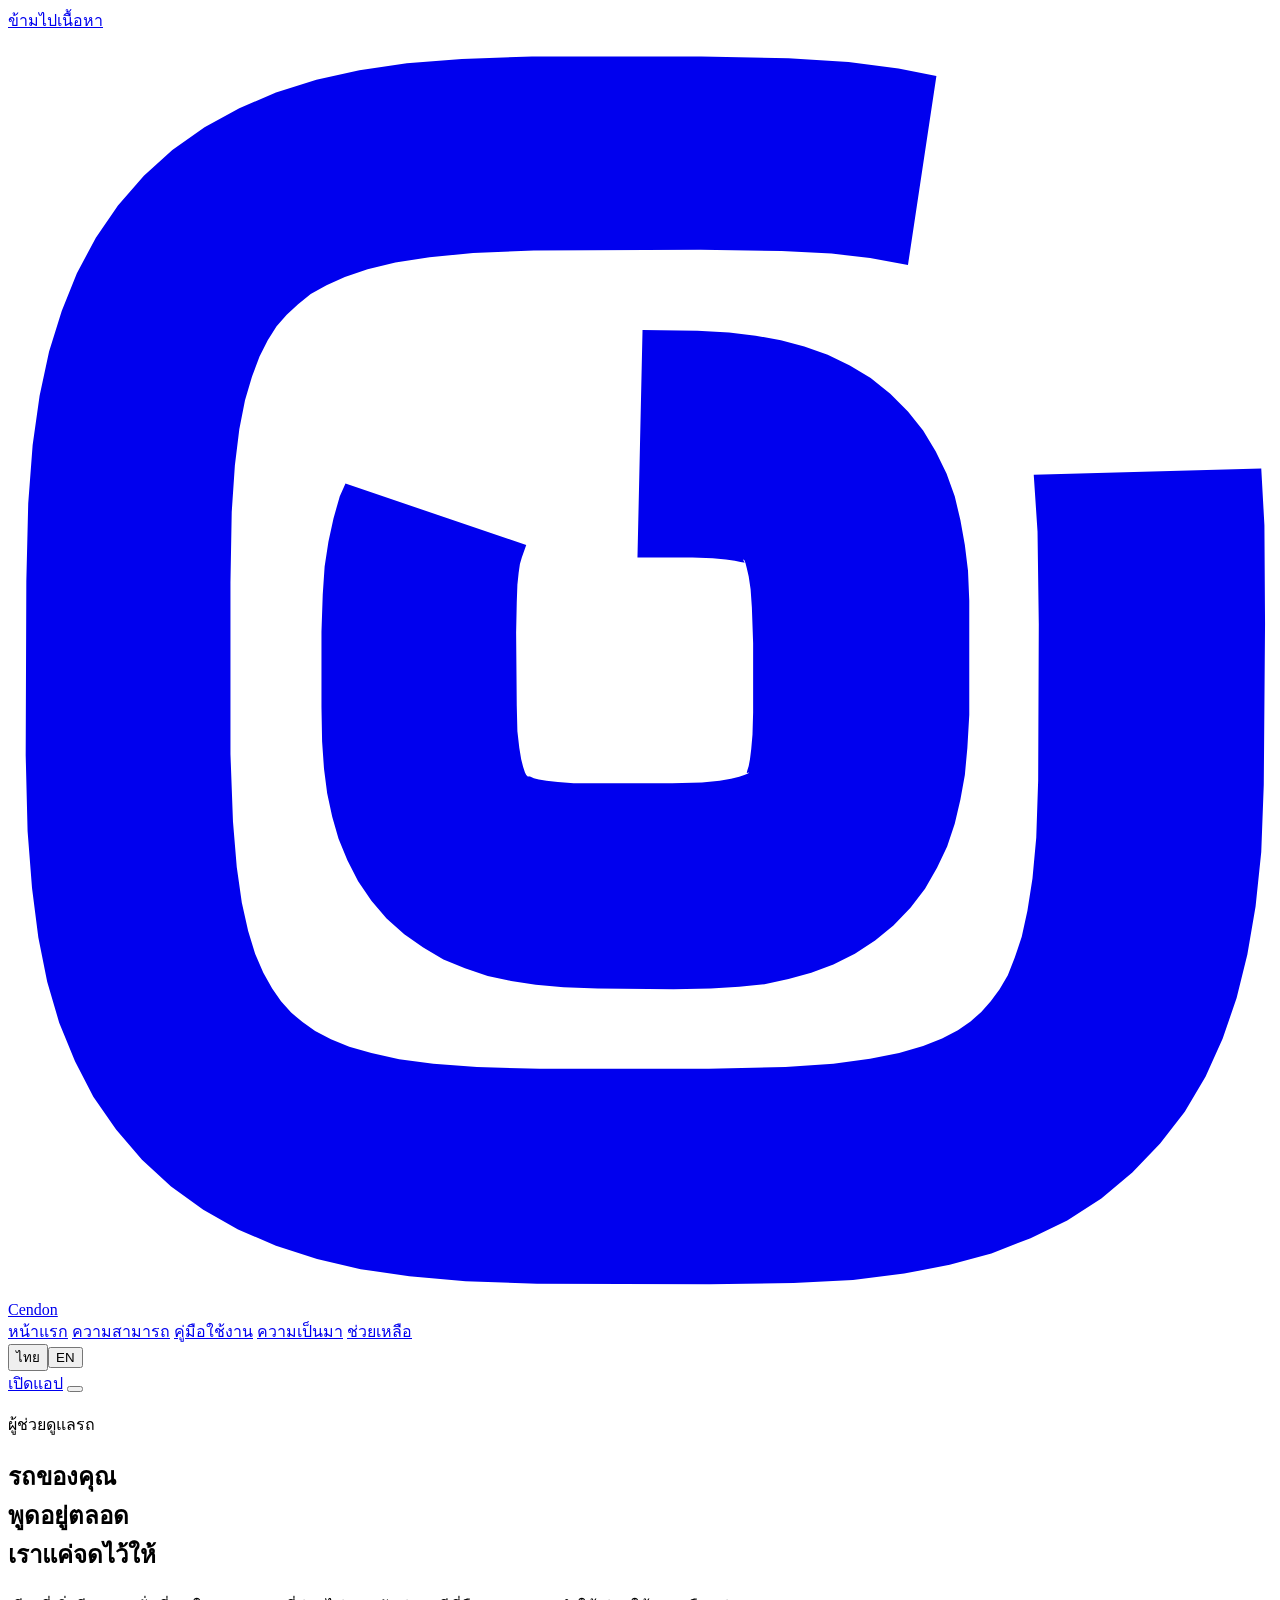
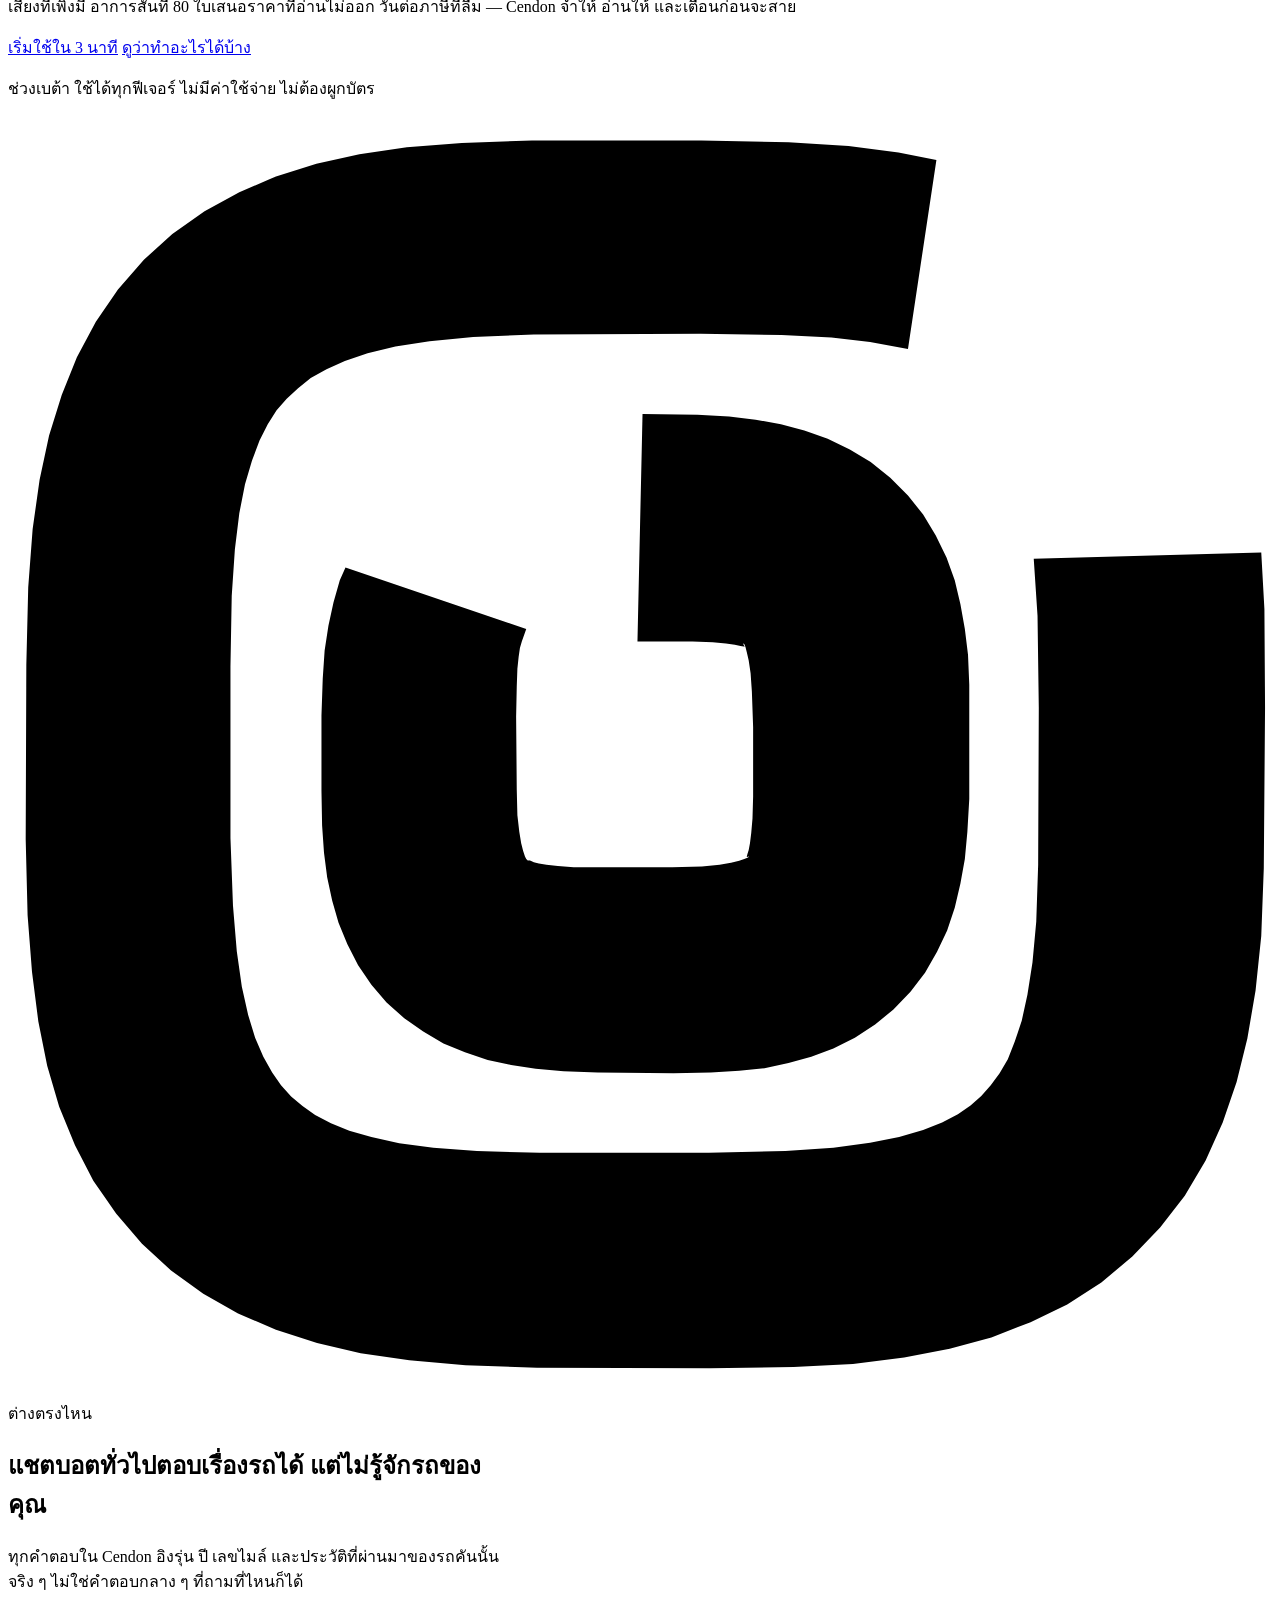
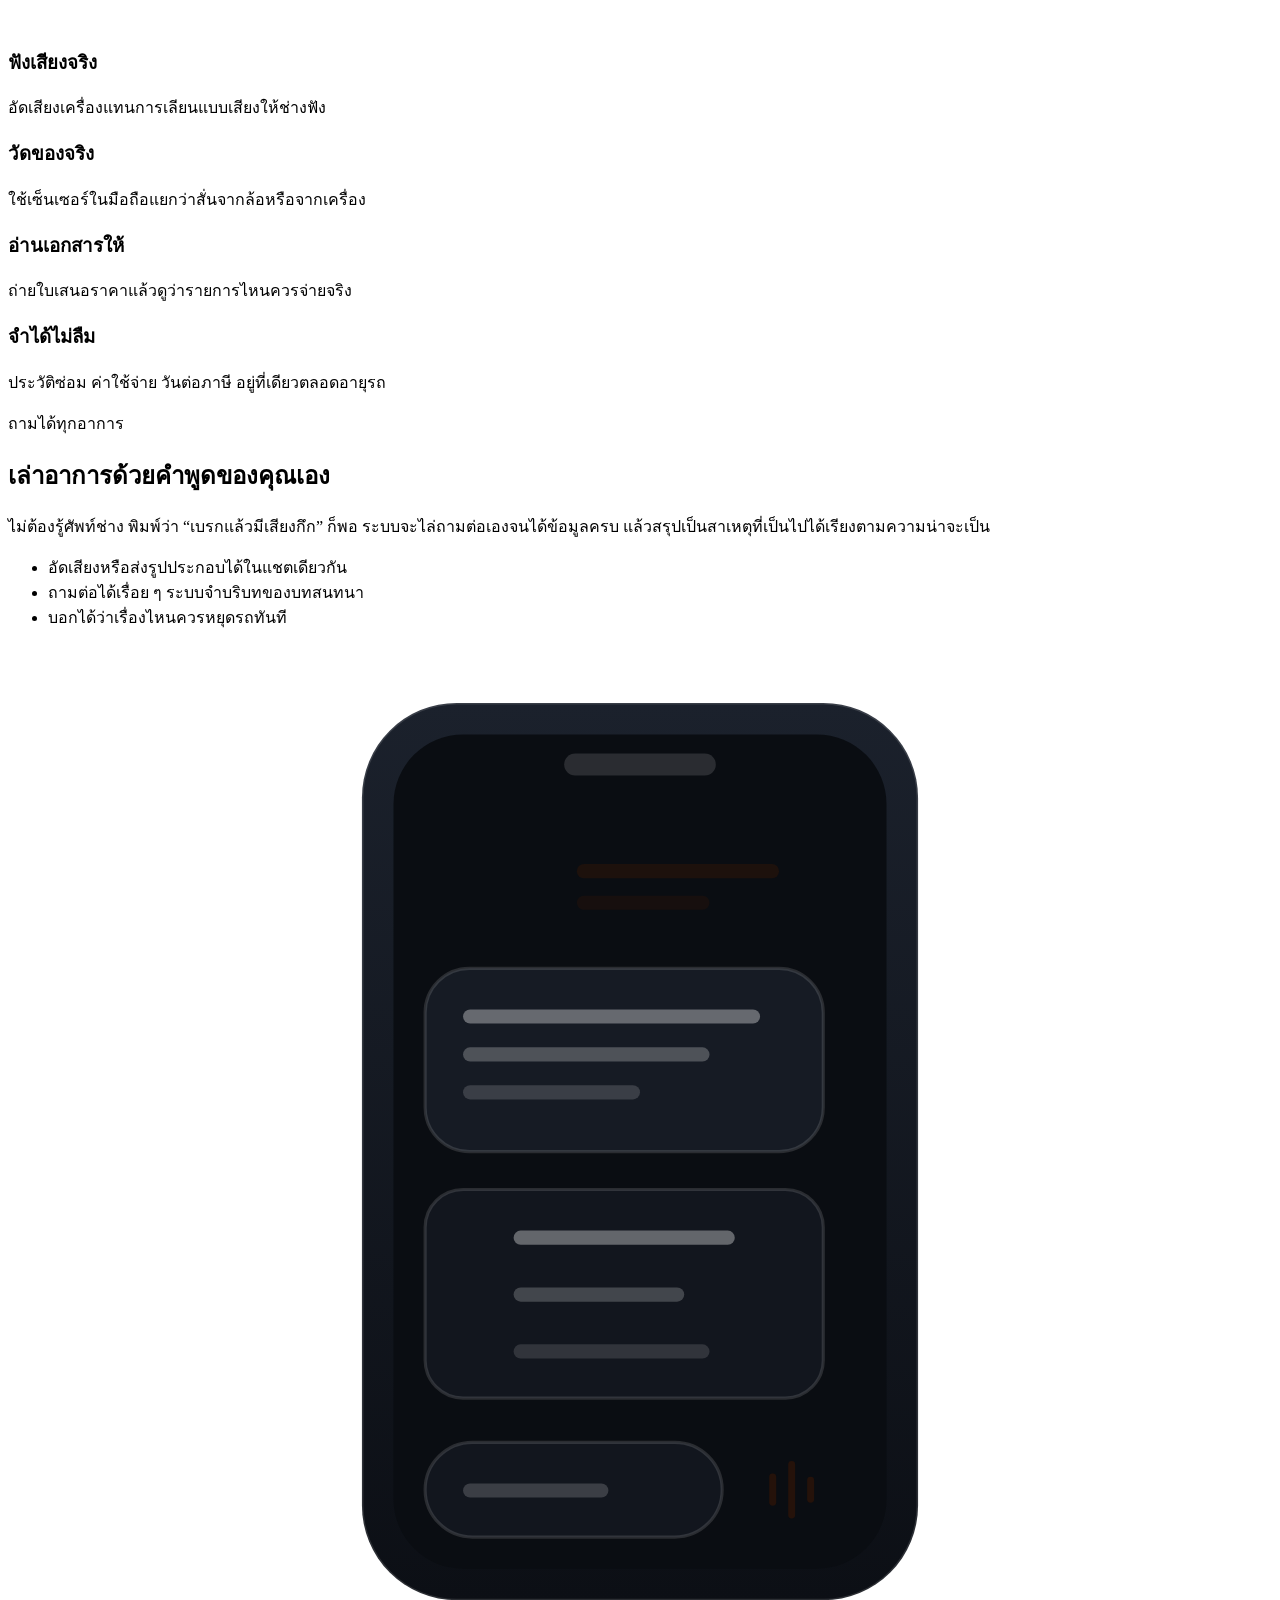
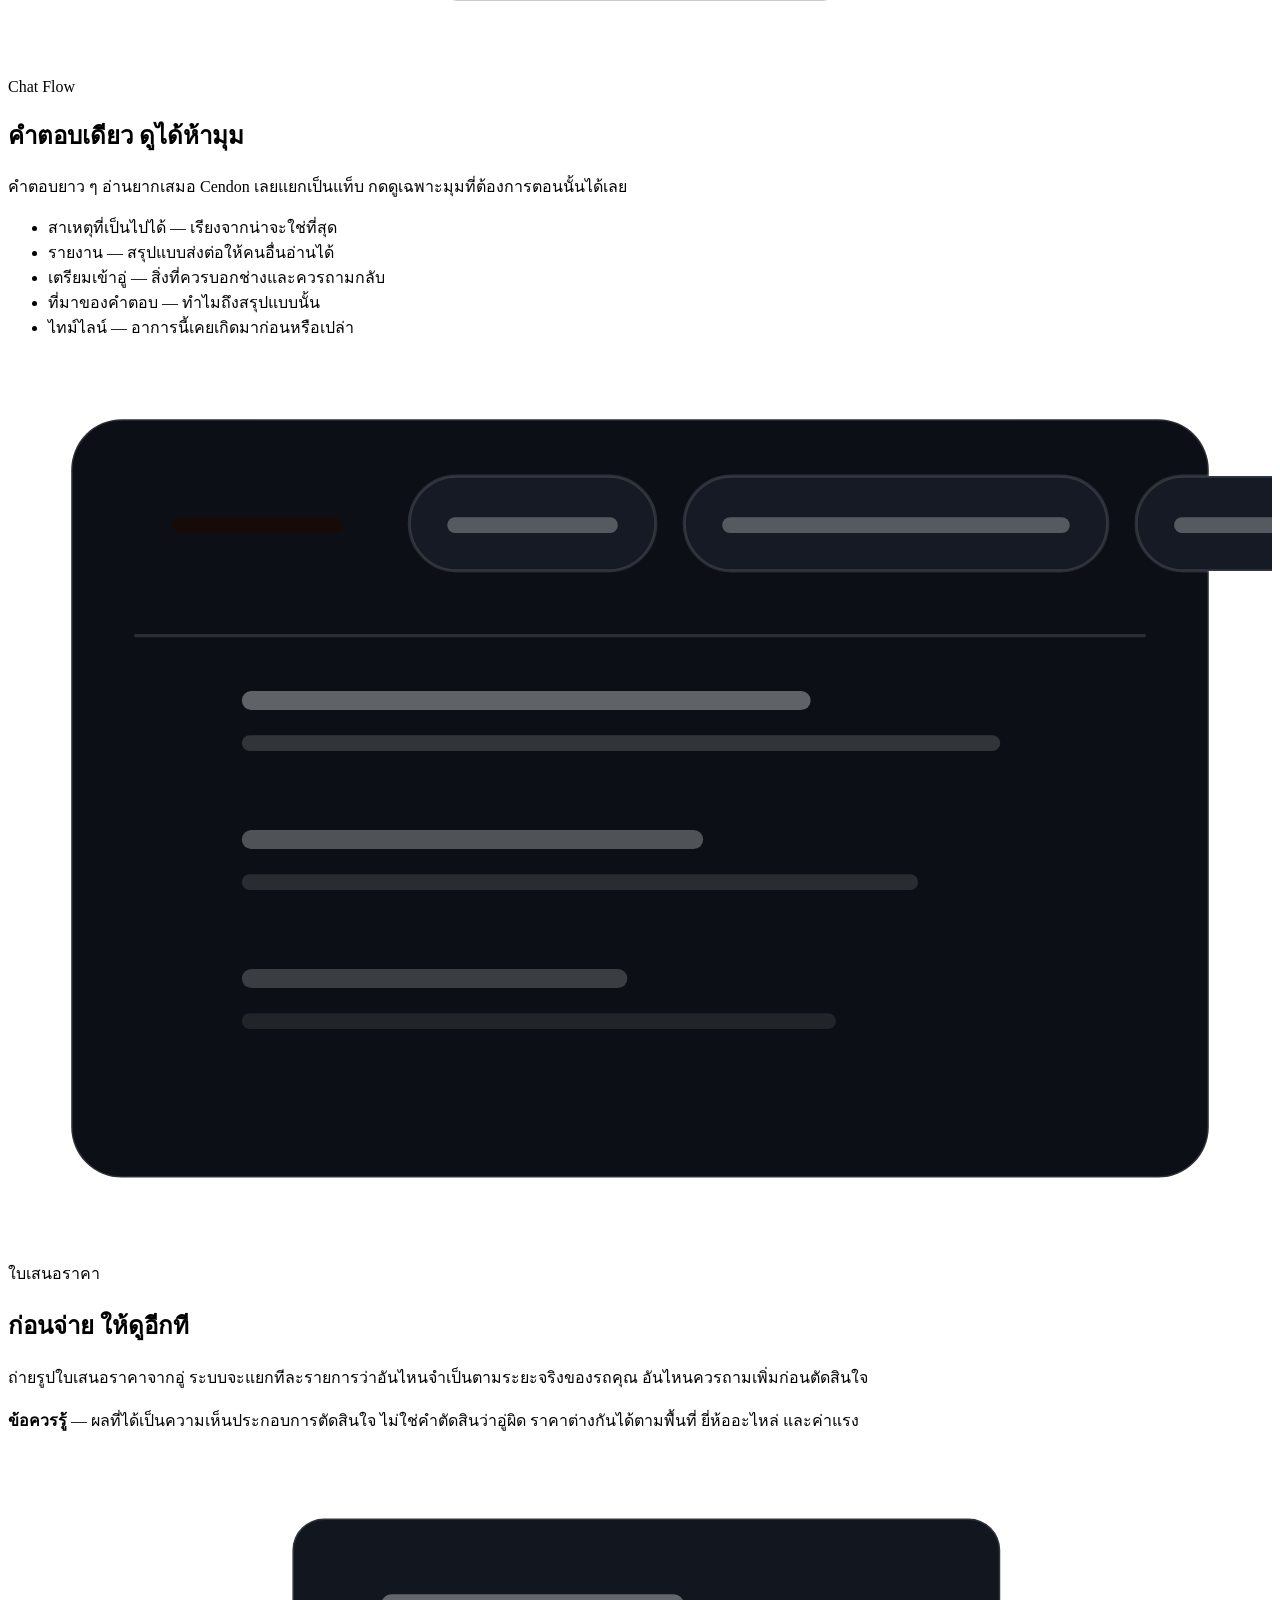
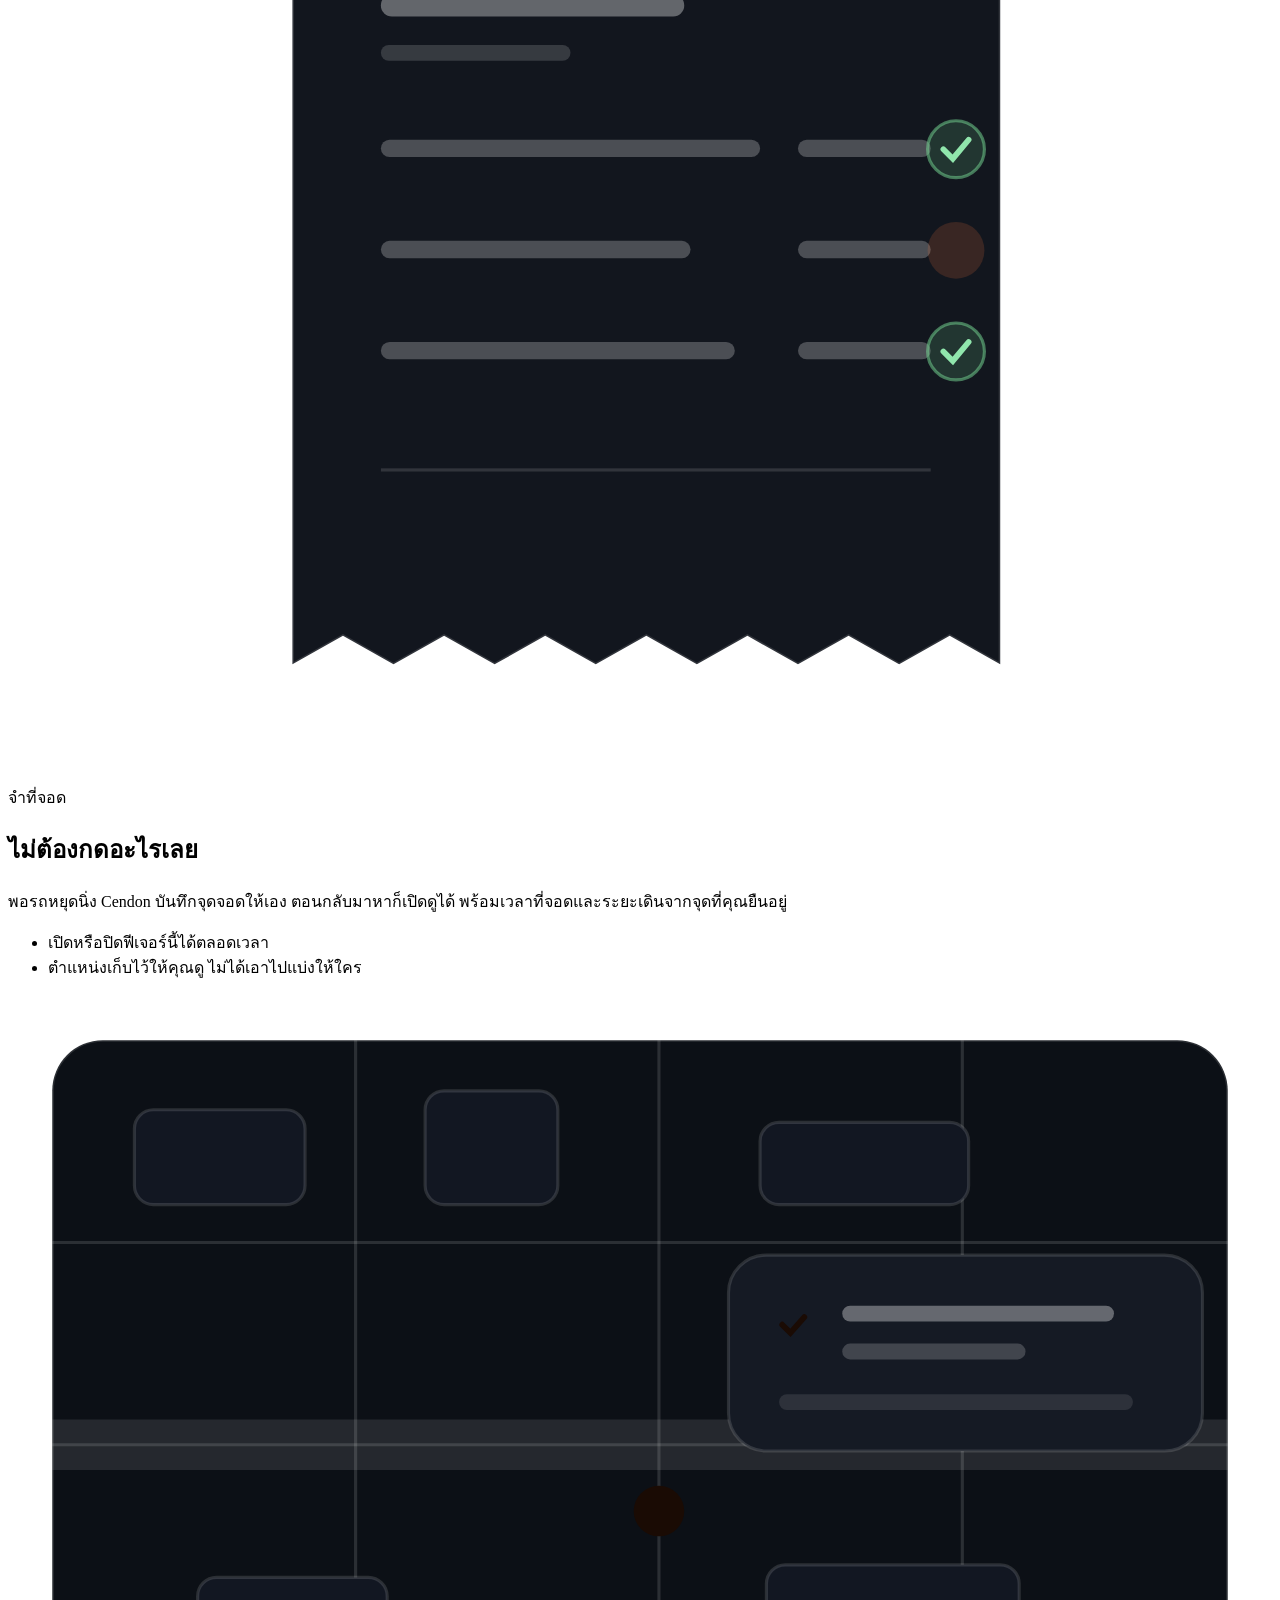
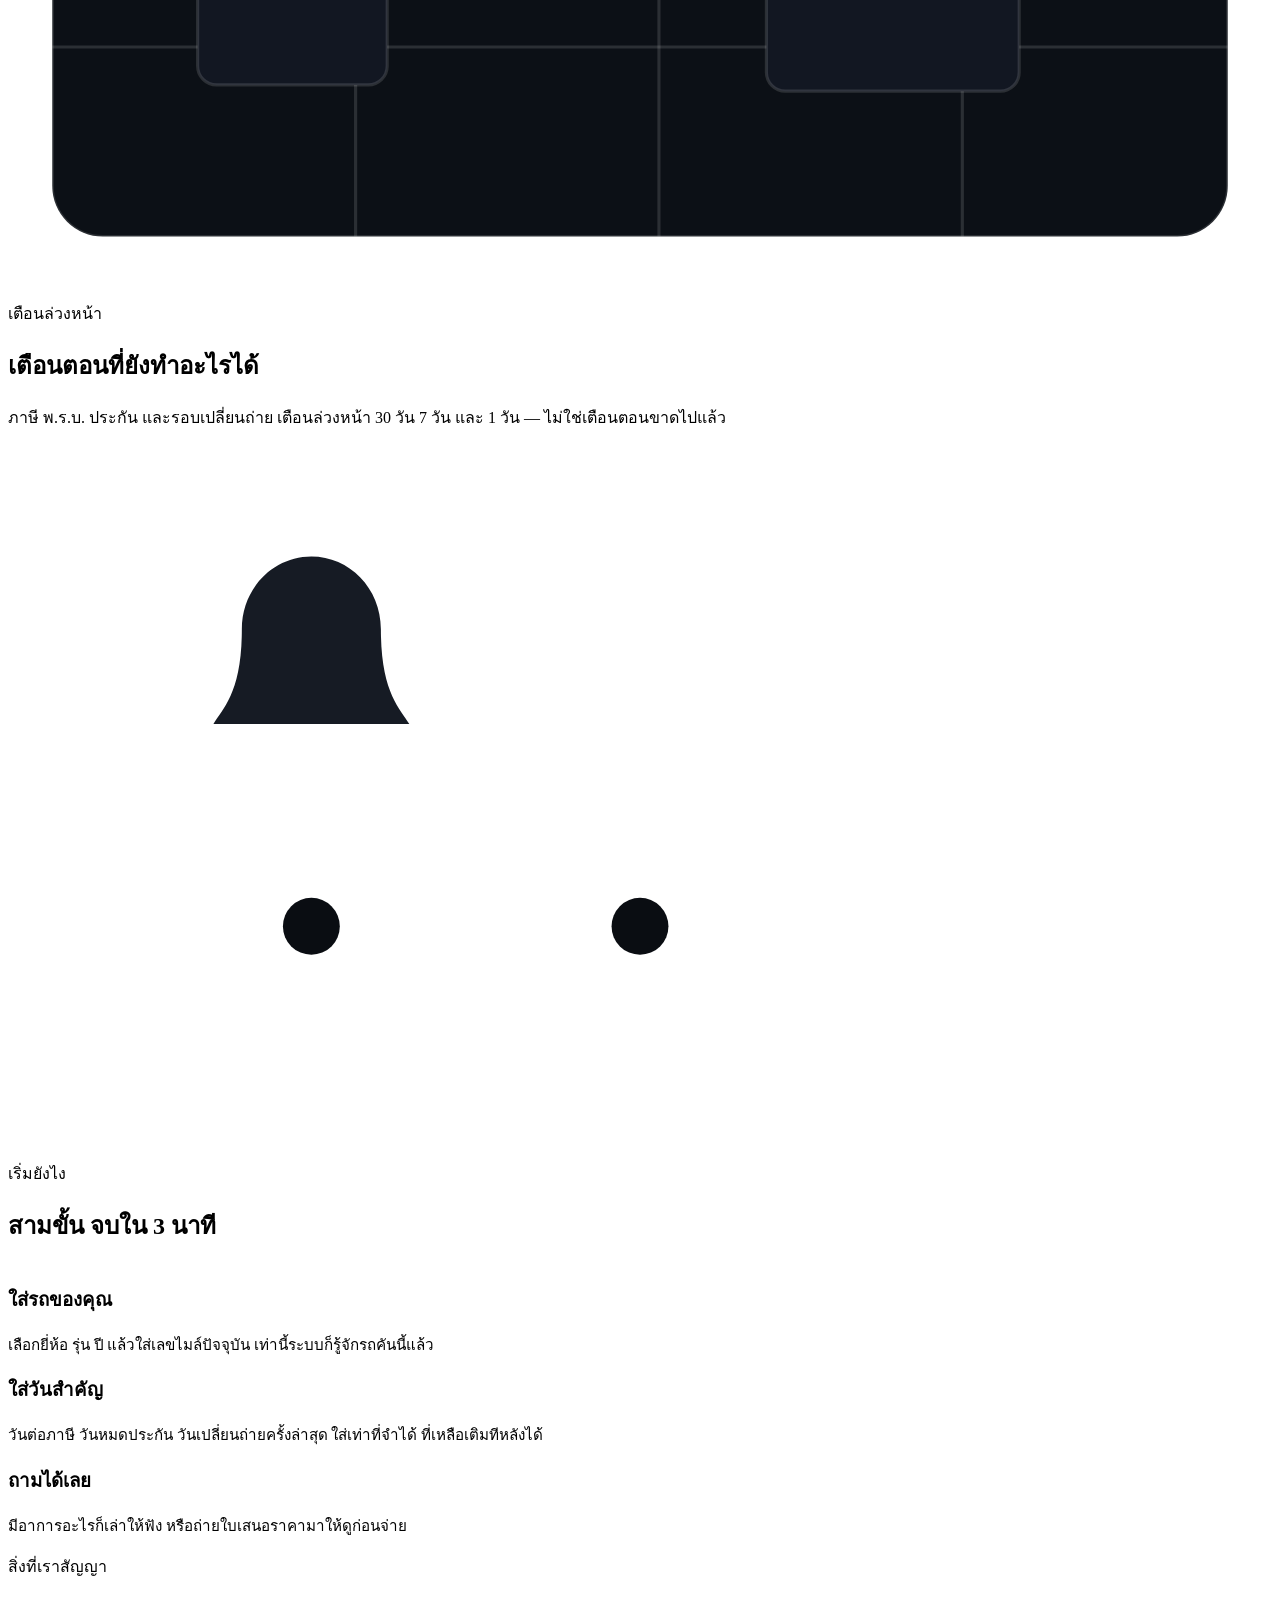
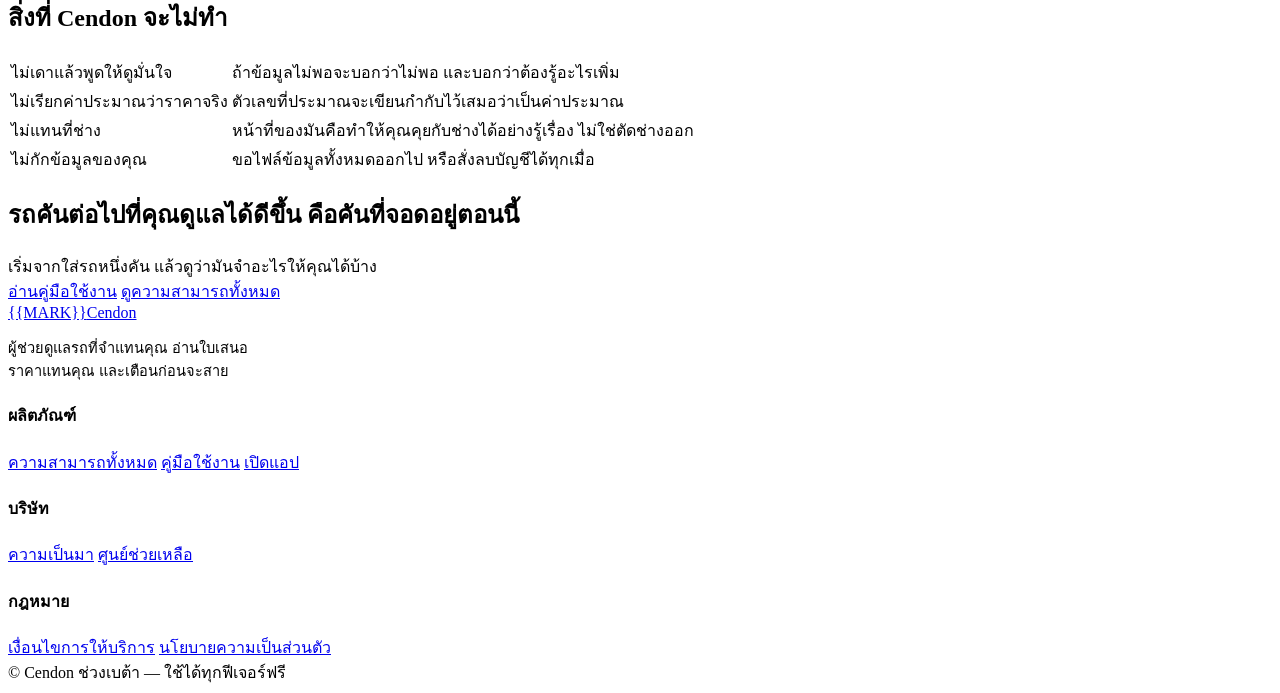
==== index.html @ 4c831edb "Add files via upload" ====
<!doctype html>
<html lang="th">
<head>
<meta charset="utf-8">
<meta name="viewport" content="width=device-width,initial-scale=1,viewport-fit=cover">
<title>Cendon — ผู้ช่วยดูแลรถที่จำแทนคุณ</title>
<meta name="description" content="Cendon คือผู้ช่วย AI ดูแลรถที่จำประวัติ อ่านใบเสนอราคา ฟังเสียงเครื่อง และเตือนก่อนภาษีขาด">
<meta name="theme-color" content="#07080B">
<meta property="og:title" content="Cendon — ผู้ช่วยดูแลรถที่จำแทนคุณ">
<meta property="og:description" content="Cendon คือผู้ช่วย AI ดูแลรถที่จำประวัติ อ่านใบเสนอราคา ฟังเสียงเครื่อง และเตือนก่อนภาษีขาด">
<meta property="og:type" content="website">
<link rel="icon" href="assets/phasmion-tiny.svg" type="image/svg+xml">
<link rel="preload" href="fonts/Spire09-Medium.woff2" as="font" type="font/woff2" crossorigin>
<link rel="preconnect" href="https://fonts.gstatic.com" crossorigin>
<link rel="stylesheet" href="assets/site.css">
<!-- ฟอนต์ไทยโหลดแบบไม่บล็อกการวาดหน้า ถ้าโหลดไม่ได้ก็ตกไปใช้ฟอนต์ระบบ -->
<link rel="stylesheet" media="print" onload="this.media='all'"
  href="https://fonts.googleapis.com/css2?family=Noto+Sans+Thai:wght@300;400;500;600;700&display=swap">
<noscript><link rel="stylesheet"
  href="https://fonts.googleapis.com/css2?family=Noto+Sans+Thai:wght@300;400;500;600;700&display=swap"></noscript>
<noscript><style>
  /* ถ้าสคริปต์ไม่ทำงาน เนื้อหาต้องยังอ่านได้ครบ ห้ามหายไปทั้งหน้า */
  .rv{opacity:1!important;transform:none!important}
  .pop{opacity:1!important;transform:none!important}
  .dash{stroke-dashoffset:0!important}
  .grow{transform:none!important}
</style></noscript>
</head>
<body>
<a class="skip" href="#main" data-th="ข้ามไปเนื้อหา" data-en="Skip to content">ข้ามไปเนื้อหา</a>
<header class="nav">
  <div class="nav-in">
    <a class="brand" href="index.html" aria-current="page" aria-label="Cendon">
      <svg class="mk" viewBox="0 0 200 200" fill="currentColor" aria-hidden="true"><path d="M99.6 83.0 108.3 83.0 111.5 83.1 113.6 83.3 115.0 83.5 115.9 83.7 116.4 83.8 116.6 83.8 116.6 83.8 116.5 83.7 116.4 83.5 116.3 83.3 116.3 83.3 116.5 83.4 116.7 83.9 116.9 84.7 117.2 86.0 117.5 88.0 117.7 90.9 117.9 96.5 117.9 107.5 117.8 111.0 117.6 113.3 117.4 114.9 117.2 116.0 117.0 116.6 116.9 117.0 116.9 117.1 117.0 117.1 117.1 117.0 117.2 117.0 117.2 117.1 117.0 117.2 116.5 117.4 115.7 117.7 114.4 118.0 112.6 118.3 109.8 118.6 105.1 118.7 93.6 118.7 89.5 118.7 87.0 118.5 85.2 118.3 84.0 118.1 83.2 117.9 82.7 117.7 82.4 117.6 82.4 117.6 82.3 117.7 82.3 117.7 82.2 117.6 82.0 117.4 81.8 117.0 81.5 116.1 81.2 114.9 80.9 113.1 80.6 110.5 80.5 106.4 80.4 94.9 80.5 90.1 80.6 87.3 80.8 85.4 81.0 84.0 81.3 83.0 82.0 81.0 L53.4 71.3 52.5 73.3 51.5 76.8 50.7 80.5 50.1 84.4 49.8 88.9 49.6 94.7 49.6 106.7 49.7 112.1 50.0 116.4 50.5 120.3 51.3 124.0 52.3 127.5 53.7 130.9 55.4 134.2 57.5 137.3 59.9 140.1 62.7 142.6 65.7 144.7 68.9 146.6 72.3 148.0 75.9 149.2 79.6 150.0 83.5 150.6 87.9 151.0 93.3 151.2 105.3 151.3 111.2 151.2 115.7 150.9 119.7 150.5 123.5 149.7 127.1 148.7 130.6 147.4 134.0 145.7 137.2 143.6 140.1 141.2 142.8 138.4 145.1 135.4 147.0 132.1 148.6 128.7 149.8 125.1 150.7 121.3 151.4 117.4 151.8 113.1 152.1 107.9 152.1 96.4 152.1 89.8 151.9 85.1 151.4 81.0 150.7 77.1 149.8 73.3 148.5 69.7 146.8 66.2 144.8 62.9 142.4 59.9 139.6 57.1 136.5 54.6 133.2 52.6 129.7 50.9 126.0 49.6 122.3 48.6 118.3 47.9 114.1 47.4 109.1 47.1 100.4 47.0Z"/><path d="M162.3 69.9 162.9 78.9 163.1 93.5 163.0 118.3 162.7 127.3 162.1 133.8 161.3 138.9 160.4 143.0 159.3 146.3 158.2 149.1 156.9 151.3 155.5 153.2 154.0 154.9 152.3 156.4 150.3 157.8 147.8 159.1 144.8 160.3 141.0 161.4 136.4 162.3 130.6 163.1 123.0 163.6 110.9 163.9 84.1 163.9 74.2 163.6 67.3 163.1 61.9 162.4 57.5 161.4 54.0 160.4 51.1 159.2 48.6 157.9 46.6 156.5 44.8 155.0 43.2 153.2 41.8 151.2 40.4 148.7 39.1 145.7 38.0 142.1 37.0 137.6 36.2 132.0 35.6 124.8 35.2 114.1 35.2 86.9 35.4 75.8 35.9 68.4 36.6 62.7 37.5 58.1 38.6 54.4 39.8 51.2 41.1 48.6 42.5 46.4 44.1 44.6 45.9 42.9 47.9 41.3 50.4 39.9 53.3 38.6 56.9 37.4 61.3 36.3 66.7 35.5 73.6 34.8 83.2 34.4 109.6 34.3 122.4 34.5 130.3 34.9 136.4 35.6 142.4 36.7 L146.9 6.8 140.9 5.6 133.0 4.6 123.5 4.0 109.7 3.7 82.9 3.7 71.8 4.1 63.1 4.8 55.6 5.9 48.8 7.4 42.4 9.4 36.6 11.9 31.1 14.9 26.0 18.5 21.5 22.6 17.4 27.3 13.9 32.4 10.9 38.0 8.5 44.0 6.5 50.4 5.0 57.4 3.9 65.2 3.2 74.4 2.9 86.7 2.8 114.3 3.1 126.3 3.8 135.3 4.8 143.1 6.2 150.1 8.1 156.6 10.6 162.7 13.5 168.3 17.1 173.5 21.2 178.3 25.8 182.5 30.9 186.2 36.4 189.3 42.4 191.9 48.9 194.0 55.8 195.6 63.5 196.7 72.4 197.5 83.7 197.9 111.0 198.0 124.3 197.8 133.7 197.3 141.8 196.3 149.0 194.9 155.6 193.1 161.8 190.7 167.6 187.9 173.0 184.4 177.9 180.3 182.3 175.7 186.2 170.7 189.5 165.1 192.2 159.1 194.4 152.7 196.1 145.8 197.4 138.2 198.3 129.6 198.7 118.9 198.9 93.4 198.8 77.9 198.3 68.9Z"/></svg>
      <span class="wm">Cendon</span>
    </a>
    <nav class="nav-links">
      <a href="index.html"   data-th="หน้าแรก"    data-en="Home">หน้าแรก</a>
      <a href="features.html" data-th="ความสามารถ" data-en="What it does">ความสามารถ</a>
      <a href="guide.html"   data-th="คู่มือใช้งาน" data-en="Guide">คู่มือใช้งาน</a>
      <a href="about.html"   data-th="ความเป็นมา"  data-en="About">ความเป็นมา</a>
      <a href="help.html"    data-th="ช่วยเหลือ"   data-en="Help">ช่วยเหลือ</a>
    </nav>
    <div class="nav-right">
      <div class="lang" role="group" data-th-aria="เลือกภาษา" data-en-aria="Choose language">
        <button data-l="th" type="button">ไทย</button><button data-l="en" type="button">EN</button>
      </div>
      <a class="btn btn-solid" href="https://spireone.pages.dev/" target="_blank" rel="noopener"
         data-th="เปิดแอป" data-en="Open the app">เปิดแอป</a>
      <button class="burger" type="button" aria-expanded="false"
              data-th-aria="เมนู" data-en-aria="Menu"><span></span><span></span><span></span></button>
    </div>
  </div>
</header>
<main id="main">
<section class="hero">
  <div class="wrap hero-grid">
    <div>
      <p class="eyebrow rv" data-th="ผู้ช่วยดูแลรถ" data-en="Car-care assistant">ผู้ช่วยดูแลรถ</p>
      <h1 class="rv rv-d1"
          data-th-html="รถของคุณ<br>พูดอยู่ตลอด<br><span class='warm'>เราแค่จดไว้ให้</span>"
          data-en-html="Your car is<br>always talking.<br><span class='warm'>We keep the notes.</span>">
        รถของคุณ<br>พูดอยู่ตลอด<br><span class="warm">เราแค่จดไว้ให้</span>
      </h1>
      <p class="lede rv rv-d2"
         data-th="เสียงที่เพิ่งมี อาการสั่นที่ 80 ใบเสนอราคาที่อ่านไม่ออก วันต่อภาษีที่ลืม — Cendon จำให้ อ่านให้ และเตือนก่อนจะสาย"
         data-en="A noise that was not there last month. A shake at 80. A quote you cannot read. A tax date you forgot — Cendon remembers, reads, and warns you first.">
        เสียงที่เพิ่งมี อาการสั่นที่ 80 ใบเสนอราคาที่อ่านไม่ออก วันต่อภาษีที่ลืม — Cendon จำให้ อ่านให้ และเตือนก่อนจะสาย
      </p>
      <div class="hero-cta rv rv-d3">
        <a class="btn btn-warm btn-lg" href="guide.html"
           data-th="เริ่มใช้ใน 3 นาที" data-en="Start in 3 minutes">เริ่มใช้ใน 3 นาที</a>
        <a class="btn btn-lg" href="features.html"
           data-th="ดูว่าทำอะไรได้บ้าง" data-en="See what it does">ดูว่าทำอะไรได้บ้าง</a>
      </div>
      <p class="hero-note rv rv-d4"
         data-th="ช่วงเบต้า ใช้ได้ทุกฟีเจอร์ ไม่มีค่าใช้จ่าย ไม่ต้องผูกบัตร"
         data-en="Beta. Every feature, free. No card required.">
        ช่วงเบต้า ใช้ได้ทุกฟีเจอร์ ไม่มีค่าใช้จ่าย ไม่ต้องผูกบัตร</p>
    </div>

    <div class="mark-stage rv rv-d2">
      <div class="halo"></div>
      <div class="ring"></div><div class="ring r2"></div><div class="ring r3"></div>
      <span class="orb"></span><span class="orb o2"></span>
      <svg class="mk" viewBox="0 0 200 200" fill="currentColor" aria-hidden="true"><path d="M99.6 83.0 108.3 83.0 111.5 83.1 113.6 83.3 115.0 83.5 115.9 83.7 116.4 83.8 116.6 83.8 116.6 83.8 116.5 83.7 116.4 83.5 116.3 83.3 116.3 83.3 116.5 83.4 116.7 83.9 116.9 84.7 117.2 86.0 117.5 88.0 117.7 90.9 117.9 96.5 117.9 107.5 117.8 111.0 117.6 113.3 117.4 114.9 117.2 116.0 117.0 116.6 116.9 117.0 116.9 117.1 117.0 117.1 117.1 117.0 117.2 117.0 117.2 117.1 117.0 117.2 116.5 117.4 115.7 117.7 114.4 118.0 112.6 118.3 109.8 118.6 105.1 118.7 93.6 118.7 89.5 118.7 87.0 118.5 85.2 118.3 84.0 118.1 83.2 117.9 82.7 117.7 82.4 117.6 82.4 117.6 82.3 117.7 82.3 117.7 82.2 117.6 82.0 117.4 81.8 117.0 81.5 116.1 81.2 114.9 80.9 113.1 80.6 110.5 80.5 106.4 80.4 94.9 80.5 90.1 80.6 87.3 80.8 85.4 81.0 84.0 81.3 83.0 82.0 81.0 L53.4 71.3 52.5 73.3 51.5 76.8 50.7 80.5 50.1 84.4 49.8 88.9 49.6 94.7 49.6 106.7 49.7 112.1 50.0 116.4 50.5 120.3 51.3 124.0 52.3 127.5 53.7 130.9 55.4 134.2 57.5 137.3 59.9 140.1 62.7 142.6 65.7 144.7 68.9 146.6 72.3 148.0 75.9 149.2 79.6 150.0 83.5 150.6 87.9 151.0 93.3 151.2 105.3 151.3 111.2 151.2 115.7 150.9 119.7 150.5 123.5 149.7 127.1 148.7 130.6 147.4 134.0 145.7 137.2 143.6 140.1 141.2 142.8 138.4 145.1 135.4 147.0 132.1 148.6 128.7 149.8 125.1 150.7 121.3 151.4 117.4 151.8 113.1 152.1 107.9 152.1 96.4 152.1 89.8 151.9 85.1 151.4 81.0 150.7 77.1 149.8 73.3 148.5 69.7 146.8 66.2 144.8 62.9 142.4 59.9 139.6 57.1 136.5 54.6 133.2 52.6 129.7 50.9 126.0 49.6 122.3 48.6 118.3 47.9 114.1 47.4 109.1 47.1 100.4 47.0Z"/><path d="M162.3 69.9 162.9 78.9 163.1 93.5 163.0 118.3 162.7 127.3 162.1 133.8 161.3 138.9 160.4 143.0 159.3 146.3 158.2 149.1 156.9 151.3 155.5 153.2 154.0 154.9 152.3 156.4 150.3 157.8 147.8 159.1 144.8 160.3 141.0 161.4 136.4 162.3 130.6 163.1 123.0 163.6 110.9 163.9 84.1 163.9 74.2 163.6 67.3 163.1 61.9 162.4 57.5 161.4 54.0 160.4 51.1 159.2 48.6 157.9 46.6 156.5 44.8 155.0 43.2 153.2 41.8 151.2 40.4 148.7 39.1 145.7 38.0 142.1 37.0 137.6 36.2 132.0 35.6 124.8 35.2 114.1 35.2 86.9 35.4 75.8 35.9 68.4 36.6 62.7 37.5 58.1 38.6 54.4 39.8 51.2 41.1 48.6 42.5 46.4 44.1 44.6 45.9 42.9 47.9 41.3 50.4 39.9 53.3 38.6 56.9 37.4 61.3 36.3 66.7 35.5 73.6 34.8 83.2 34.4 109.6 34.3 122.4 34.5 130.3 34.9 136.4 35.6 142.4 36.7 L146.9 6.8 140.9 5.6 133.0 4.6 123.5 4.0 109.7 3.7 82.9 3.7 71.8 4.1 63.1 4.8 55.6 5.9 48.8 7.4 42.4 9.4 36.6 11.9 31.1 14.9 26.0 18.5 21.5 22.6 17.4 27.3 13.9 32.4 10.9 38.0 8.5 44.0 6.5 50.4 5.0 57.4 3.9 65.2 3.2 74.4 2.9 86.7 2.8 114.3 3.1 126.3 3.8 135.3 4.8 143.1 6.2 150.1 8.1 156.6 10.6 162.7 13.5 168.3 17.1 173.5 21.2 178.3 25.8 182.5 30.9 186.2 36.4 189.3 42.4 191.9 48.9 194.0 55.8 195.6 63.5 196.7 72.4 197.5 83.7 197.9 111.0 198.0 124.3 197.8 133.7 197.3 141.8 196.3 149.0 194.9 155.6 193.1 161.8 190.7 167.6 187.9 173.0 184.4 177.9 180.3 182.3 175.7 186.2 170.7 189.5 165.1 192.2 159.1 194.4 152.7 196.1 145.8 197.4 138.2 198.3 129.6 198.7 118.9 198.9 93.4 198.8 77.9 198.3 68.9Z"/></svg>
    </div>
  </div>
</section>

<!-- ── สี่อย่างที่แชตบอตทั่วไปทำไม่ได้ ───────────────────────── -->
<section class="sec-tight">
  <div class="wrap">
    <div class="rv" style="max-width:62ch">
      <p class="eyebrow" data-th="ต่างตรงไหน" data-en="The difference">ต่างตรงไหน</p>
      <h2 data-th="แชตบอตทั่วไปตอบเรื่องรถได้ แต่ไม่รู้จักรถของคุณ"
          data-en="Any chatbot can talk about cars. None of them know yours.">
        แชตบอตทั่วไปตอบเรื่องรถได้ แต่ไม่รู้จักรถของคุณ</h2>
      <p class="lede" style="margin-top:16px"
         data-th="ทุกคำตอบใน Cendon อิงรุ่น ปี เลขไมล์ และประวัติที่ผ่านมาของรถคันนั้นจริง ๆ ไม่ใช่คำตอบกลาง ๆ ที่ถามที่ไหนก็ได้"
         data-en="Every answer runs on the actual model, year, mileage and service history of your car — not the generic answer you could get anywhere.">
        ทุกคำตอบใน Cendon อิงรุ่น ปี เลขไมล์ และประวัติที่ผ่านมาของรถคันนั้นจริง ๆ ไม่ใช่คำตอบกลาง ๆ ที่ถามที่ไหนก็ได้</p>
    </div>

    <div class="grid g4" style="margin-top:clamp(30px,5vw,54px)">
      <div class="card rv">
        <h3 data-th="ฟังเสียงจริง" data-en="It hears the real sound">ฟังเสียงจริง</h3>
        <p class="dim" data-th="อัดเสียงเครื่องแทนการเลียนแบบเสียงให้ช่างฟัง"
           data-en="Record the engine instead of imitating the noise for the mechanic.">
          อัดเสียงเครื่องแทนการเลียนแบบเสียงให้ช่างฟัง</p>
      </div>
      <div class="card rv rv-d1">
        <h3 data-th="วัดของจริง" data-en="It measures">วัดของจริง</h3>
        <p class="dim" data-th="ใช้เซ็นเซอร์ในมือถือแยกว่าสั่นจากล้อหรือจากเครื่อง"
           data-en="Phone sensors tell a wheel problem from an engine one.">
          ใช้เซ็นเซอร์ในมือถือแยกว่าสั่นจากล้อหรือจากเครื่อง</p>
      </div>
      <div class="card rv rv-d2">
        <h3 data-th="อ่านเอกสารให้" data-en="It reads paperwork">อ่านเอกสารให้</h3>
        <p class="dim" data-th="ถ่ายใบเสนอราคาแล้วดูว่ารายการไหนควรจ่ายจริง"
           data-en="Photograph a quote and see which lines are actually needed.">
          ถ่ายใบเสนอราคาแล้วดูว่ารายการไหนควรจ่ายจริง</p>
      </div>
      <div class="card rv rv-d3">
        <h3 data-th="จำได้ไม่ลืม" data-en="It remembers">จำได้ไม่ลืม</h3>
        <p class="dim" data-th="ประวัติซ่อม ค่าใช้จ่าย วันต่อภาษี อยู่ที่เดียวตลอดอายุรถ"
           data-en="Service, cost and renewal dates in one place for the life of the car.">
          ประวัติซ่อม ค่าใช้จ่าย วันต่อภาษี อยู่ที่เดียวตลอดอายุรถ</p>
      </div>
    </div>
  </div>
</section>

<!-- ── ฟีเจอร์หลัก สลับซ้ายขวา ─────────────────────────────── -->
<section class="sec-tight">
  <div class="wrap">

    <div class="feat">
      <div class="rv">
        <p class="eyebrow" data-th="ถามได้ทุกอาการ" data-en="Ask anything">ถามได้ทุกอาการ</p>
        <h2 data-th="เล่าอาการด้วยคำพูดของคุณเอง" data-en="Describe it in your own words">
          เล่าอาการด้วยคำพูดของคุณเอง</h2>
        <p class="dim" style="margin-top:14px"
           data-th="ไม่ต้องรู้ศัพท์ช่าง พิมพ์ว่า “เบรกแล้วมีเสียงกึก” ก็พอ ระบบจะไล่ถามต่อเองจนได้ข้อมูลครบ แล้วสรุปเป็นสาเหตุที่เป็นไปได้เรียงตามความน่าจะเป็น"
           data-en="No jargon needed. Type “clunk when I brake” and it asks the follow-up questions itself, then ranks the likely causes.">
          ไม่ต้องรู้ศัพท์ช่าง พิมพ์ว่า “เบรกแล้วมีเสียงกึก” ก็พอ ระบบจะไล่ถามต่อเองจนได้ข้อมูลครบ แล้วสรุปเป็นสาเหตุที่เป็นไปได้เรียงตามความน่าจะเป็น</p>
        <ul>
          <li data-th="อัดเสียงหรือส่งรูปประกอบได้ในแชตเดียวกัน" data-en="Attach a recording or a photo in the same chat">อัดเสียงหรือส่งรูปประกอบได้ในแชตเดียวกัน</li>
          <li data-th="ถามต่อได้เรื่อย ๆ ระบบจำบริบทของบทสนทนา" data-en="Keep asking — it remembers the thread">ถามต่อได้เรื่อย ๆ ระบบจำบริบทของบทสนทนา</li>
          <li data-th="บอกได้ว่าเรื่องไหนควรหยุดรถทันที" data-en="It says plainly when you should stop driving">บอกได้ว่าเรื่องไหนควรหยุดรถทันที</li>
        </ul>
      </div>
      <div class="feat-art"><svg viewBox="0 0 400 320" fill="none" xmlns="http://www.w3.org/2000/svg" aria-hidden="true" class="art-chat">
<defs>
  <linearGradient id="ph" x1="0" y1="0" x2="0" y2="1">
    <stop offset="0" stop-color="#1B212C"/><stop offset="1" stop-color="#0C0F15"/>
  </linearGradient>
</defs>
<rect x="112" y="18" width="176" height="284" rx="30" fill="url(#ph)" stroke="rgba(255,255,255,.13)"/>
<rect x="122" y="28" width="156" height="264" rx="22" fill="#0A0D12"/>
<rect x="176" y="34" width="48" height="7" rx="3.5" fill="rgba(255,255,255,.13)"/>

<!-- ฟองคำถามจากผู้ใช้ -->
<g class="pop pop-d1">
  <rect x="168" y="58" width="100" height="34" rx="14" fill="var(--warm)" opacity=".92"/>
  <rect x="180" y="69" width="64" height="4.5" rx="2.25" fill="#25120A" opacity=".72"/>
  <rect x="180" y="79" width="42" height="4.5" rx="2.25" fill="#25120A" opacity=".5"/>
</g>
<!-- ฟองคำตอบ -->
<g class="pop pop-d2">
  <rect x="132" y="102" width="126" height="58" rx="14" fill="#161B24" stroke="rgba(255,255,255,.13)"/>
  <rect x="144" y="115" width="94" height="4.5" rx="2.25" fill="rgba(255,255,255,.34)"/>
  <rect x="144" y="127" width="78" height="4.5" rx="2.25" fill="rgba(255,255,255,.34)" opacity=".7"/>
  <rect x="144" y="139" width="56" height="4.5" rx="2.25" fill="rgba(255,255,255,.34)" opacity=".45"/>
</g>
<!-- การ์ดสาเหตุที่เป็นไปได้ -->
<g class="pop pop-d3">
  <rect x="132" y="172" width="126" height="66" rx="12" fill="#12161E" stroke="rgba(255,255,255,.13)"/>
  <circle cx="147" cy="188" r="5" fill="var(--warm)"/>
  <rect x="160" y="185" width="70" height="4.5" rx="2.25" fill="rgba(255,255,255,.34)"/>
  <circle cx="147" cy="206" r="5" fill="var(--warm)" opacity=".55"/>
  <rect x="160" y="203" width="54" height="4.5" rx="2.25" fill="rgba(255,255,255,.34)" opacity=".6"/>
  <circle cx="147" cy="224" r="5" fill="var(--warm)" opacity=".28"/>
  <rect x="160" y="221" width="62" height="4.5" rx="2.25" fill="rgba(255,255,255,.34)" opacity=".38"/>
</g>
<!-- ช่องพิมพ์ + ปุ่มคลื่นเสียง -->
<g class="pop pop-d4">
  <rect x="132" y="252" width="94" height="30" rx="15" fill="#12161E" stroke="rgba(255,255,255,.13)"/>
  <rect x="144" y="265" width="46" height="4.5" rx="2.25" fill="rgba(255,255,255,.34)" opacity=".5"/>
  <circle cx="248" cy="267" r="15" fill="var(--warm)"/>
  <g stroke="#25120A" stroke-width="2.2" stroke-linecap="round" class="wv">
    <path d="M242 263v8"/><path d="M248 259v16"/><path d="M254 264v6"/>
  </g>
</g>

<!-- คลื่นเสียงลอยด้านซ้าย -->
<g class="bars" stroke="var(--warm-lo)" stroke-width="4" stroke-linecap="round" opacity=".85">
  <path d="M34 168v-26"/><path d="M50 176v-42"/><path d="M66 162v-14"/>
  <path d="M82 180v-50"/>
</g>
<text x="34" y="212" fill="rgba(255,255,255,.34)" font-size="11" font-family="ui-sans-serif,system-ui">
  <tspan>0:07</tspan></text>
</svg></div>
    </div>

    <div class="feat">
      <div class="rv">
        <p class="eyebrow" data-th="Chat Flow" data-en="Chat Flow">Chat Flow</p>
        <h2 data-th="คำตอบเดียว ดูได้ห้ามุม" data-en="One answer, five views">คำตอบเดียว ดูได้ห้ามุม</h2>
        <p class="dim" style="margin-top:14px"
           data-th="คำตอบยาว ๆ อ่านยากเสมอ Cendon เลยแยกเป็นแท็บ กดดูเฉพาะมุมที่ต้องการตอนนั้นได้เลย"
           data-en="Long answers are hard to read. Cendon splits each one into tabs so you can look at only the angle you need.">
          คำตอบยาว ๆ อ่านยากเสมอ Cendon เลยแยกเป็นแท็บ กดดูเฉพาะมุมที่ต้องการตอนนั้นได้เลย</p>
        <ul>
          <li data-th="สาเหตุที่เป็นไปได้ — เรียงจากน่าจะใช่ที่สุด" data-en="Causes — ranked by likelihood">สาเหตุที่เป็นไปได้ — เรียงจากน่าจะใช่ที่สุด</li>
          <li data-th="รายงาน — สรุปแบบส่งต่อให้คนอื่นอ่านได้" data-en="Report — a summary you can forward">รายงาน — สรุปแบบส่งต่อให้คนอื่นอ่านได้</li>
          <li data-th="เตรียมเข้าอู่ — สิ่งที่ควรบอกช่างและควรถามกลับ" data-en="Shop brief — what to tell the garage, what to ask back">เตรียมเข้าอู่ — สิ่งที่ควรบอกช่างและควรถามกลับ</li>
          <li data-th="ที่มาของคำตอบ — ทำไมถึงสรุปแบบนั้น" data-en="Reasoning — why it concluded that">ที่มาของคำตอบ — ทำไมถึงสรุปแบบนั้น</li>
          <li data-th="ไทม์ไลน์ — อาการนี้เคยเกิดมาก่อนหรือเปล่า" data-en="Timeline — has this happened before?">ไทม์ไลน์ — อาการนี้เคยเกิดมาก่อนหรือเปล่า</li>
        </ul>
      </div>
      <div class="feat-art"><svg viewBox="0 0 400 280" fill="none" xmlns="http://www.w3.org/2000/svg" aria-hidden="true" >
<rect x="20" y="20" width="360" height="240" rx="16" fill="#0C1016" stroke="rgba(255,255,255,.13)"/>
<g class="pop pop-d1"><rect x="40" y="38" width="78" height="30" rx="15" fill="var(--warm)" stroke="none"/><rect x="52" y="51" width="54" height="5" rx="2.5" fill="#1A0B04" opacity=".8"/></g><g class="pop pop-d2"><rect x="127" y="38" width="78" height="30" rx="15" fill="#151A24" stroke="rgba(255,255,255,.13)"/><rect x="139" y="51" width="54" height="5" rx="2.5" fill="rgba(255,255,255,.34)" opacity=".8"/></g><g class="pop pop-d3"><rect x="214" y="38" width="134" height="30" rx="15" fill="#151A24" stroke="rgba(255,255,255,.13)"/><rect x="226" y="51" width="110" height="5" rx="2.5" fill="rgba(255,255,255,.34)" opacity=".8"/></g><g class="pop pop-d4"><rect x="357" y="38" width="70" height="30" rx="15" fill="#151A24" stroke="rgba(255,255,255,.13)"/><rect x="369" y="51" width="46" height="5" rx="2.5" fill="rgba(255,255,255,.34)" opacity=".8"/></g><g class="pop pop-d4"><rect x="436" y="38" width="94" height="30" rx="15" fill="#151A24" stroke="rgba(255,255,255,.13)"/><rect x="448" y="51" width="70" height="5" rx="2.5" fill="rgba(255,255,255,.34)" opacity=".8"/></g>
<g class="pop pop-d4">
  <rect x="40" y="88" width="320" height="1" fill="rgba(255,255,255,.13)"/>
  <circle cx="56" cy="116" r="7" fill="var(--warm)"/>
  <rect x="74" y="106" width="180" height="6" rx="3" fill="rgba(255,255,255,.34)"/>
  <rect x="74" y="120" width="240" height="5" rx="2.5" fill="rgba(255,255,255,.34)" opacity=".45"/>
  <circle cx="56" cy="160" r="7" fill="var(--warm)" opacity=".6"/>
  <rect x="74" y="150" width="146" height="6" rx="3" fill="rgba(255,255,255,.34)" opacity=".8"/>
  <rect x="74" y="164" width="214" height="5" rx="2.5" fill="rgba(255,255,255,.34)" opacity=".35"/>
  <circle cx="56" cy="204" r="7" fill="var(--warm)" opacity=".3"/>
  <rect x="74" y="194" width="122" height="6" rx="3" fill="rgba(255,255,255,.34)" opacity=".55"/>
  <rect x="74" y="208" width="188" height="5" rx="2.5" fill="rgba(255,255,255,.34)" opacity=".25"/>
</g>
</svg></div>
    </div>

    <div class="feat">
      <div class="rv">
        <p class="eyebrow" data-th="ใบเสนอราคา" data-en="Garage quotes">ใบเสนอราคา</p>
        <h2 data-th="ก่อนจ่าย ให้ดูอีกที" data-en="Before you pay, get a second read">
          ก่อนจ่าย ให้ดูอีกที</h2>
        <p class="dim" style="margin-top:14px"
           data-th="ถ่ายรูปใบเสนอราคาจากอู่ ระบบจะแยกทีละรายการว่าอันไหนจำเป็นตามระยะจริงของรถคุณ อันไหนควรถามเพิ่มก่อนตัดสินใจ"
           data-en="Photograph the quote. Each line is checked against your car's actual intervals — what is genuinely due, and what deserves a question first.">
          ถ่ายรูปใบเสนอราคาจากอู่ ระบบจะแยกทีละรายการว่าอันไหนจำเป็นตามระยะจริงของรถคุณ อันไหนควรถามเพิ่มก่อนตัดสินใจ</p>
        <div class="note" style="margin-top:18px">
          <p data-th-html="<b>ข้อควรรู้</b> — ผลที่ได้เป็นความเห็นประกอบการตัดสินใจ ไม่ใช่คำตัดสินว่าอู่ผิด ราคาต่างกันได้ตามพื้นที่ ยี่ห้ออะไหล่ และค่าแรง"
             data-en-html="<b>Worth knowing</b> — this is a second opinion to help you decide, not a verdict on the garage. Prices differ by area, parts brand and labour.">
            <b>ข้อควรรู้</b> — ผลที่ได้เป็นความเห็นประกอบการตัดสินใจ ไม่ใช่คำตัดสินว่าอู่ผิด ราคาต่างกันได้ตามพื้นที่ ยี่ห้ออะไหล่ และค่าแรง</p>
        </div>
      </div>
      <div class="feat-art"><svg viewBox="0 0 400 290" fill="none" xmlns="http://www.w3.org/2000/svg" aria-hidden="true" class="art-quote">
<g class="pop">
  <path d="M96 22h208a10 10 0 0110 10v226l-16-9-16 9-16-9-16 9-16-9-16 9-16-9-16 9-16-9-16 9-16-9-16 9-16-9-16 9V32a10 10 0 0110-10z"
        fill="#12161E" stroke="rgba(255,255,255,.13)"/>
</g>
<rect x="118" y="46" width="96" height="7" rx="3.5" fill="rgba(255,255,255,.34)" class="pop pop-d1"/>
<rect x="118" y="62" width="60" height="5" rx="2.5" fill="rgba(255,255,255,.34)" opacity=".45" class="pop pop-d1"/>

<g class="pop pop-d2">
  <rect x="118" y="92" width="120" height="5.5" rx="2.75" fill="rgba(255,255,255,.34)" opacity=".7"/>
  <rect x="250" y="92" width="42" height="5.5" rx="2.75" fill="rgba(255,255,255,.34)" opacity=".7"/>
  <circle cx="300" cy="95" r="9" fill="rgba(120,220,150,.16)" stroke="rgba(120,220,150,.5)"/>
  <path d="M296 95l3 3 5-6" stroke="rgba(150,240,180,.95)" stroke-width="1.8" stroke-linecap="round"/>
</g>
<g class="pop pop-d3">
  <rect x="118" y="124" width="98" height="5.5" rx="2.75" fill="rgba(255,255,255,.34)" opacity=".7"/>
  <rect x="250" y="124" width="42" height="5.5" rx="2.75" fill="rgba(255,255,255,.34)" opacity=".7"/>
  <circle cx="300" cy="127" r="9" fill="rgba(232,112,58,.18)" stroke="var(--warm)"/>
  <path d="M297 124l6 6M303 124l-6 6" stroke="var(--warm-lo)" stroke-width="1.8" stroke-linecap="round"/>
</g>
<g class="pop pop-d4">
  <rect x="118" y="156" width="112" height="5.5" rx="2.75" fill="rgba(255,255,255,.34)" opacity=".7"/>
  <rect x="250" y="156" width="42" height="5.5" rx="2.75" fill="rgba(255,255,255,.34)" opacity=".7"/>
  <circle cx="300" cy="159" r="9" fill="rgba(120,220,150,.16)" stroke="rgba(120,220,150,.5)"/>
  <path d="M296 159l3 3 5-6" stroke="rgba(150,240,180,.95)" stroke-width="1.8" stroke-linecap="round"/>
</g>
<rect x="118" y="196" width="174" height="1" fill="rgba(255,255,255,.13)"/>
<rect x="118" y="212" width="70" height="7" rx="3.5" fill="var(--ink)" opacity=".8" class="pop pop-d4"/>
<rect x="238" y="212" width="54" height="7" rx="3.5" fill="var(--warm)" class="pop pop-d4"/>

<!-- เส้นสแกนวิ่งขึ้นลง -->
<g class="scan">
  <rect x="86" y="0" width="228" height="2" fill="var(--warm-lo)" opacity=".9"/>
  <rect x="86" y="-26" width="228" height="26" fill="url(#sg)"/>
</g>
<defs><linearGradient id="sg" x1="0" y1="0" x2="0" y2="1">
  <stop offset="0" stop-color="var(--warm)" stop-opacity="0"/>
  <stop offset="1" stop-color="var(--warm)" stop-opacity=".22"/>
</linearGradient></defs>
</svg></div>
    </div>

    <div class="feat">
      <div class="rv">
        <p class="eyebrow" data-th="จำที่จอด" data-en="Parking memory">จำที่จอด</p>
        <h2 data-th="ไม่ต้องกดอะไรเลย" data-en="You never press anything">ไม่ต้องกดอะไรเลย</h2>
        <p class="dim" style="margin-top:14px"
           data-th="พอรถหยุดนิ่ง Cendon บันทึกจุดจอดให้เอง ตอนกลับมาหาก็เปิดดูได้ พร้อมเวลาที่จอดและระยะเดินจากจุดที่คุณยืนอยู่"
           data-en="When the car stops, the spot is saved by itself. Come back later and it shows where, when, and how far you are from it.">
          พอรถหยุดนิ่ง Cendon บันทึกจุดจอดให้เอง ตอนกลับมาหาก็เปิดดูได้ พร้อมเวลาที่จอดและระยะเดินจากจุดที่คุณยืนอยู่</p>
        <ul>
          <li data-th="เปิดหรือปิดฟีเจอร์นี้ได้ตลอดเวลา" data-en="Turn it on or off whenever you like">เปิดหรือปิดฟีเจอร์นี้ได้ตลอดเวลา</li>
          <li data-th="ตำแหน่งเก็บไว้ให้คุณดู ไม่ได้เอาไปแบ่งให้ใคร" data-en="The location is yours — it is not shared with anyone">ตำแหน่งเก็บไว้ให้คุณดู ไม่ได้เอาไปแบ่งให้ใคร</li>
        </ul>
      </div>
      <div class="feat-art"><svg viewBox="0 0 400 280" fill="none" xmlns="http://www.w3.org/2000/svg" aria-hidden="true" >
<rect x="14" y="14" width="372" height="252" rx="16" fill="#0C1016" stroke="rgba(255,255,255,.13)"/>
<g stroke="rgba(255,255,255,.13)" stroke-width="1">
  <path d="M14 78h372M14 142h372M14 206h372"/>
  <path d="M110 14v252M206 14v252M302 14v252"/>
</g>
<!-- ถนนเส้นหลัก -->
<path d="M14 142h372" stroke="rgba(255,255,255,.1)" stroke-width="16"/>
<path class="dash" d="M30 142h340" stroke="var(--warm-lo)" stroke-width="2" stroke-dasharray="14 12" opacity=".55"/>
<!-- อาคาร -->
<g fill="#121722" stroke="rgba(255,255,255,.13)">
  <rect x="40" y="36" width="54" height="30" rx="6"/>
  <rect x="132" y="30" width="42" height="36" rx="6"/>
  <rect x="238" y="40" width="66" height="26" rx="6"/>
  <rect x="60" y="184" width="60" height="34" rx="6"/>
  <rect x="240" y="180" width="80" height="40" rx="6"/>
</g>
<!-- คลื่นกระเพื่อมรอบหมุด -->
<g class="ripple">
  <circle cx="206" cy="176" r="16" fill="none" stroke="var(--warm)" stroke-width="1.6"/>
  <circle cx="206" cy="176" r="16" fill="none" stroke="var(--warm)" stroke-width="1.6"/>
</g>
<!-- หมุด -->
<g class="pop pop-d2">
  <path d="M206 140c-13 0-23 10-23 23 0 16 23 39 23 39s23-23 23-39c0-13-10-23-23-23z"
        fill="var(--warm)"/>
  <circle cx="206" cy="163" r="8" fill="#1A0B04"/>
</g>
<!-- การ์ดบันทึกอัตโนมัติ -->
<g class="pop pop-d3">
  <rect x="228" y="82" width="150" height="62" rx="12" fill="#151A24" stroke="rgba(255,255,255,.13)"/>
  <circle cx="248" cy="104" r="7" fill="var(--warm)"/><path d="M245 104l2.6 2.6 4.4-5" stroke="#1A0B04" stroke-width="1.8" stroke-linecap="round"/>
  <rect x="264" y="98" width="86" height="5" rx="2.5" fill="rgba(255,255,255,.34)"/>
  <rect x="264" y="110" width="58" height="5" rx="2.5" fill="rgba(255,255,255,.34)" opacity=".55"/>
  <rect x="244" y="126" width="112" height="5" rx="2.5" fill="rgba(255,255,255,.34)" opacity=".3"/>
</g>
</svg></div>
    </div>

    <div class="feat">
      <div class="rv">
        <p class="eyebrow" data-th="เตือนล่วงหน้า" data-en="Reminders">เตือนล่วงหน้า</p>
        <h2 data-th="เตือนตอนที่ยังทำอะไรได้" data-en="A warning while you can still act">
          เตือนตอนที่ยังทำอะไรได้</h2>
        <p class="dim" style="margin-top:14px"
           data-th="ภาษี พ.ร.บ. ประกัน และรอบเปลี่ยนถ่าย เตือนล่วงหน้า 30 วัน 7 วัน และ 1 วัน — ไม่ใช่เตือนตอนขาดไปแล้ว"
           data-en="Tax, compulsory insurance, cover and service intervals — 30 days, 7 days and 1 day ahead. Not after it has lapsed.">
          ภาษี พ.ร.บ. ประกัน และรอบเปลี่ยนถ่าย เตือนล่วงหน้า 30 วัน 7 วัน และ 1 วัน — ไม่ใช่เตือนตอนขาดไปแล้ว</p>
      </div>
      <div class="feat-art"><svg viewBox="0 0 400 220" fill="none" xmlns="http://www.w3.org/2000/svg" aria-hidden="true" class="art-remind">
<path d="M40 152h320" stroke="rgba(255,255,255,.13)" stroke-width="2"/>
<path class="dash" d="M40 152h320" stroke="var(--warm)" stroke-width="2"/>

<g class="pop pop-d1">
  <circle cx="96" cy="152" r="9" fill="#0A0D12" stroke="var(--warm)" stroke-width="2.4"/>
  <text x="96" y="128" fill="var(--warm-lo)" font-size="15" text-anchor="middle"
        font-family="ui-sans-serif,system-ui" font-weight="600">30</text>
  <text x="96" y="186" fill="rgba(255,255,255,.34)" font-size="11.5" text-anchor="middle"
        font-family="ui-sans-serif,system-ui" class="d-lbl"
        data-th="วันก่อน" data-en="days before">วันก่อน</text>
</g>
<g class="pop pop-d2">
  <circle cx="200" cy="152" r="9" fill="#0A0D12" stroke="var(--warm)" stroke-width="2.4"/>
  <text x="200" y="128" fill="var(--warm-lo)" font-size="15" text-anchor="middle"
        font-family="ui-sans-serif,system-ui" font-weight="600">7</text>
  <text x="200" y="186" fill="rgba(255,255,255,.34)" font-size="11.5" text-anchor="middle"
        font-family="ui-sans-serif,system-ui" class="d-lbl"
        data-th="วันก่อน" data-en="days before">วันก่อน</text>
</g>
<g class="pop pop-d3">
  <circle cx="304" cy="152" r="11" fill="var(--warm)"/>
  <text x="304" y="128" fill="var(--ink)" font-size="15" text-anchor="middle"
        font-family="ui-sans-serif,system-ui" font-weight="700">1</text>
  <text x="304" y="188" fill="var(--warm-lo)" font-size="11.5" text-anchor="middle"
        font-family="ui-sans-serif,system-ui" class="d-lbl"
        data-th="วันก่อน" data-en="days before">วันก่อน</text>
</g>
<!-- ธงวันหมดอายุ -->
<g class="pop pop-d4">
  <path d="M360 152v-52" stroke="rgba(255,255,255,.13)" stroke-width="2"/>
  <path d="M360 100h34l-8 11 8 11h-34z" fill="var(--warm)"/>
</g>
<!-- กระดิ่งสั่น -->
<g class="bell pop pop-d2">
  <path d="M74 58c0-13 10-23 22-23s22 10 22 23c0 20 6 25 9 30H65c3-5 9-10 9-30z"
        fill="#161B24" stroke="var(--warm)" stroke-width="2.2" stroke-linejoin="round"/>
  <path d="M88 94a8 8 0 0016 0" stroke="var(--warm)" stroke-width="2.2" stroke-linecap="round"/>
</g>
</svg></div>
    </div>

  </div>
</section>

<!-- ── ใช้ยังไง 3 ขั้น ──────────────────────────────────────── -->
<section class="sec-tight">
  <div class="wrap">
    <div class="rv" style="max-width:56ch;margin-bottom:clamp(24px,4vw,40px)">
      <p class="eyebrow" data-th="เริ่มยังไง" data-en="Getting started">เริ่มยังไง</p>
      <h2 data-th="สามขั้น จบใน 3 นาที" data-en="Three steps, about three minutes">สามขั้น จบใน 3 นาที</h2>
    </div>
    <div class="steps rv">
      <div>
        <h3 data-th="ใส่รถของคุณ" data-en="Add your car">ใส่รถของคุณ</h3>
        <p class="dim" style="margin:10px 0 0;font-size:15.2px"
           data-th="เลือกยี่ห้อ รุ่น ปี แล้วใส่เลขไมล์ปัจจุบัน เท่านี้ระบบก็รู้จักรถคันนี้แล้ว"
           data-en="Pick make, model and year, then type today's odometer. That is enough for it to know your car.">
          เลือกยี่ห้อ รุ่น ปี แล้วใส่เลขไมล์ปัจจุบัน เท่านี้ระบบก็รู้จักรถคันนี้แล้ว</p>
      </div>
      <div>
        <h3 data-th="ใส่วันสำคัญ" data-en="Add the dates">ใส่วันสำคัญ</h3>
        <p class="dim" style="margin:10px 0 0;font-size:15.2px"
           data-th="วันต่อภาษี วันหมดประกัน วันเปลี่ยนถ่ายครั้งล่าสุด ใส่เท่าที่จำได้ ที่เหลือเติมทีหลังได้"
           data-en="Tax date, insurance expiry, last oil change. Add what you remember; the rest can wait.">
          วันต่อภาษี วันหมดประกัน วันเปลี่ยนถ่ายครั้งล่าสุด ใส่เท่าที่จำได้ ที่เหลือเติมทีหลังได้</p>
      </div>
      <div>
        <h3 data-th="ถามได้เลย" data-en="Start asking">ถามได้เลย</h3>
        <p class="dim" style="margin:10px 0 0;font-size:15.2px"
           data-th="มีอาการอะไรก็เล่าให้ฟัง หรือถ่ายใบเสนอราคามาให้ดูก่อนจ่าย"
           data-en="Describe any symptom, or photograph a quote before you pay it.">
          มีอาการอะไรก็เล่าให้ฟัง หรือถ่ายใบเสนอราคามาให้ดูก่อนจ่าย</p>
      </div>
    </div>
  </div>
</section>

<!-- ── ความไว้ใจ ────────────────────────────────────────────── -->
<section class="sec-tight">
  <div class="wrap">
    <div class="grid g2" style="align-items:start">
      <div class="rv">
        <p class="eyebrow" data-th="สิ่งที่เราสัญญา" data-en="What we promise">สิ่งที่เราสัญญา</p>
        <h2 data-th="สิ่งที่ Cendon จะไม่ทำ" data-en="What Cendon will not do">สิ่งที่ Cendon จะไม่ทำ</h2>
      </div>
      <div class="rv rv-d1">
        <table class="tbl">
          <tr>
            <td data-th="ไม่เดาแล้วพูดให้ดูมั่นใจ" data-en="It will not bluff">ไม่เดาแล้วพูดให้ดูมั่นใจ</td>
            <td class="dim" data-th="ถ้าข้อมูลไม่พอจะบอกว่าไม่พอ และบอกว่าต้องรู้อะไรเพิ่ม"
                data-en="If there is not enough to go on, it says so and tells you what is missing.">
              ถ้าข้อมูลไม่พอจะบอกว่าไม่พอ และบอกว่าต้องรู้อะไรเพิ่ม</td>
          </tr>
          <tr>
            <td data-th="ไม่เรียกค่าประมาณว่าราคาจริง" data-en="It will not call an estimate a price">ไม่เรียกค่าประมาณว่าราคาจริง</td>
            <td class="dim" data-th="ตัวเลขที่ประมาณจะเขียนกำกับไว้เสมอว่าเป็นค่าประมาณ"
                data-en="Anything estimated is labelled as an estimate, every time.">
              ตัวเลขที่ประมาณจะเขียนกำกับไว้เสมอว่าเป็นค่าประมาณ</td>
          </tr>
          <tr>
            <td data-th="ไม่แทนที่ช่าง" data-en="It will not replace a mechanic">ไม่แทนที่ช่าง</td>
            <td class="dim" data-th="หน้าที่ของมันคือทำให้คุณคุยกับช่างได้อย่างรู้เรื่อง ไม่ใช่ตัดช่างออก"
                data-en="Its job is to help you talk to a mechanic on equal terms, not to cut one out.">
              หน้าที่ของมันคือทำให้คุณคุยกับช่างได้อย่างรู้เรื่อง ไม่ใช่ตัดช่างออก</td>
          </tr>
          <tr>
            <td data-th="ไม่กักข้อมูลของคุณ" data-en="It will not hold your data hostage">ไม่กักข้อมูลของคุณ</td>
            <td class="dim" data-th="ขอไฟล์ข้อมูลทั้งหมดออกไป หรือสั่งลบบัญชีได้ทุกเมื่อ"
                data-en="Export everything, or delete the account, whenever you want.">
              ขอไฟล์ข้อมูลทั้งหมดออกไป หรือสั่งลบบัญชีได้ทุกเมื่อ</td>
          </tr>
        </table>
      </div>
    </div>
  </div>
</section>

<!-- ── ปิดท้าย ─────────────────────────────────────────────── -->
<section class="sec-tight">
  <div class="wrap">
    <div class="cta rv">
      <h2 data-th="รถคันต่อไปที่คุณดูแลได้ดีขึ้น คือคันที่จอดอยู่ตอนนี้"
          data-en="The next car you look after properly is the one already in your driveway.">
        รถคันต่อไปที่คุณดูแลได้ดีขึ้น คือคันที่จอดอยู่ตอนนี้</h2>
      <p class="lede" style="margin:18px auto 0"
         data-th="เริ่มจากใส่รถหนึ่งคัน แล้วดูว่ามันจำอะไรให้คุณได้บ้าง"
         data-en="Add one car and see how much it starts remembering for you.">
        เริ่มจากใส่รถหนึ่งคัน แล้วดูว่ามันจำอะไรให้คุณได้บ้าง</p>
      <div class="hero-cta" style="justify-content:center">
        <a class="btn btn-warm btn-lg" href="guide.html"
           data-th="อ่านคู่มือใช้งาน" data-en="Read the guide">อ่านคู่มือใช้งาน</a>
        <a class="btn btn-lg" href="features.html"
           data-th="ดูความสามารถทั้งหมด" data-en="All features">ดูความสามารถทั้งหมด</a>
      </div>
    </div>
  </div>
</section>
</main>
<footer class="ft">
  <div class="wrap">
    <div class="ft-grid">
      <div>
        <a class="brand" href="index.html" aria-label="Cendon">{{MARK}}<span class="wm">Cendon</span></a>
        <p class="dim" style="margin-top:14px;max-width:34ch;font-size:14.6px"
           data-th="ผู้ช่วยดูแลรถที่จำแทนคุณ อ่านใบเสนอราคาแทนคุณ และเตือนก่อนจะสาย"
           data-en="A car-care assistant that keeps the record, reads the quote, and warns you before it is late.">
          ผู้ช่วยดูแลรถที่จำแทนคุณ อ่านใบเสนอราคาแทนคุณ และเตือนก่อนจะสาย</p>
      </div>
      <div>
        <h4 data-th="ผลิตภัณฑ์" data-en="Product">ผลิตภัณฑ์</h4>
        <a href="features.html" data-th="ความสามารถทั้งหมด" data-en="What it does">ความสามารถทั้งหมด</a>
        <a href="guide.html" data-th="คู่มือใช้งาน" data-en="User guide">คู่มือใช้งาน</a>
        <a href="https://spireone.pages.dev/" target="_blank" rel="noopener" data-th="เปิดแอป" data-en="Open the app">เปิดแอป</a>
      </div>
      <div>
        <h4 data-th="บริษัท" data-en="Company">บริษัท</h4>
        <a href="about.html" data-th="ความเป็นมา" data-en="About us">ความเป็นมา</a>
        <a href="help.html" data-th="ศูนย์ช่วยเหลือ" data-en="Get help">ศูนย์ช่วยเหลือ</a>
      </div>
      <div>
        <h4 data-th="กฎหมาย" data-en="Legal">กฎหมาย</h4>
        <a href="terms.html" data-th="เงื่อนไขการให้บริการ" data-en="Terms of Service">เงื่อนไขการให้บริการ</a>
        <a href="privacy.html" data-th="นโยบายความเป็นส่วนตัว" data-en="Privacy Policy">นโยบายความเป็นส่วนตัว</a>
      </div>
    </div>
    <div class="ft-base">
      <span>© <span data-year></span> Cendon</span>
      <span data-th="ช่วงเบต้า — ใช้ได้ทุกฟีเจอร์ฟรี"
            data-en="Beta — every feature is free during testing">ช่วงเบต้า — ใช้ได้ทุกฟีเจอร์ฟรี</span>
    </div>
  </div>
</footer>
<script src="assets/site.js" defer></script>
</body>
</html>
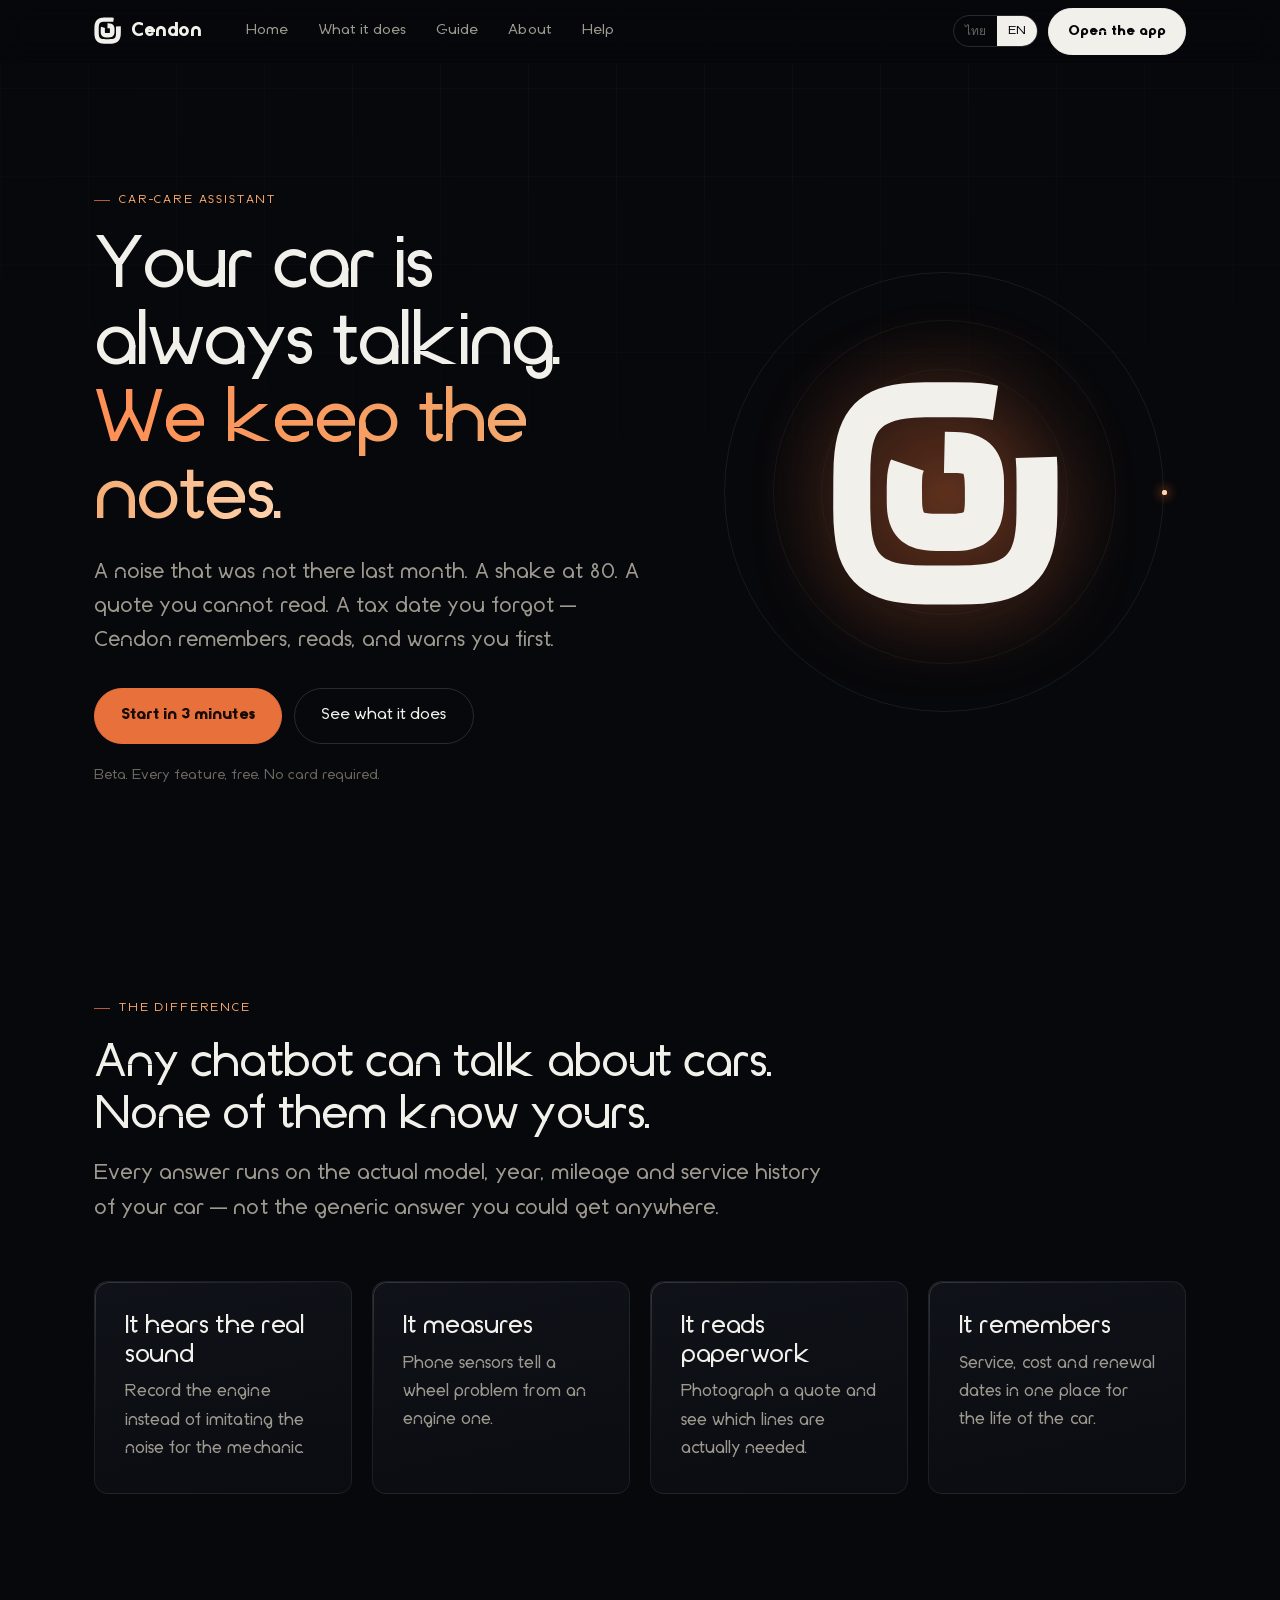
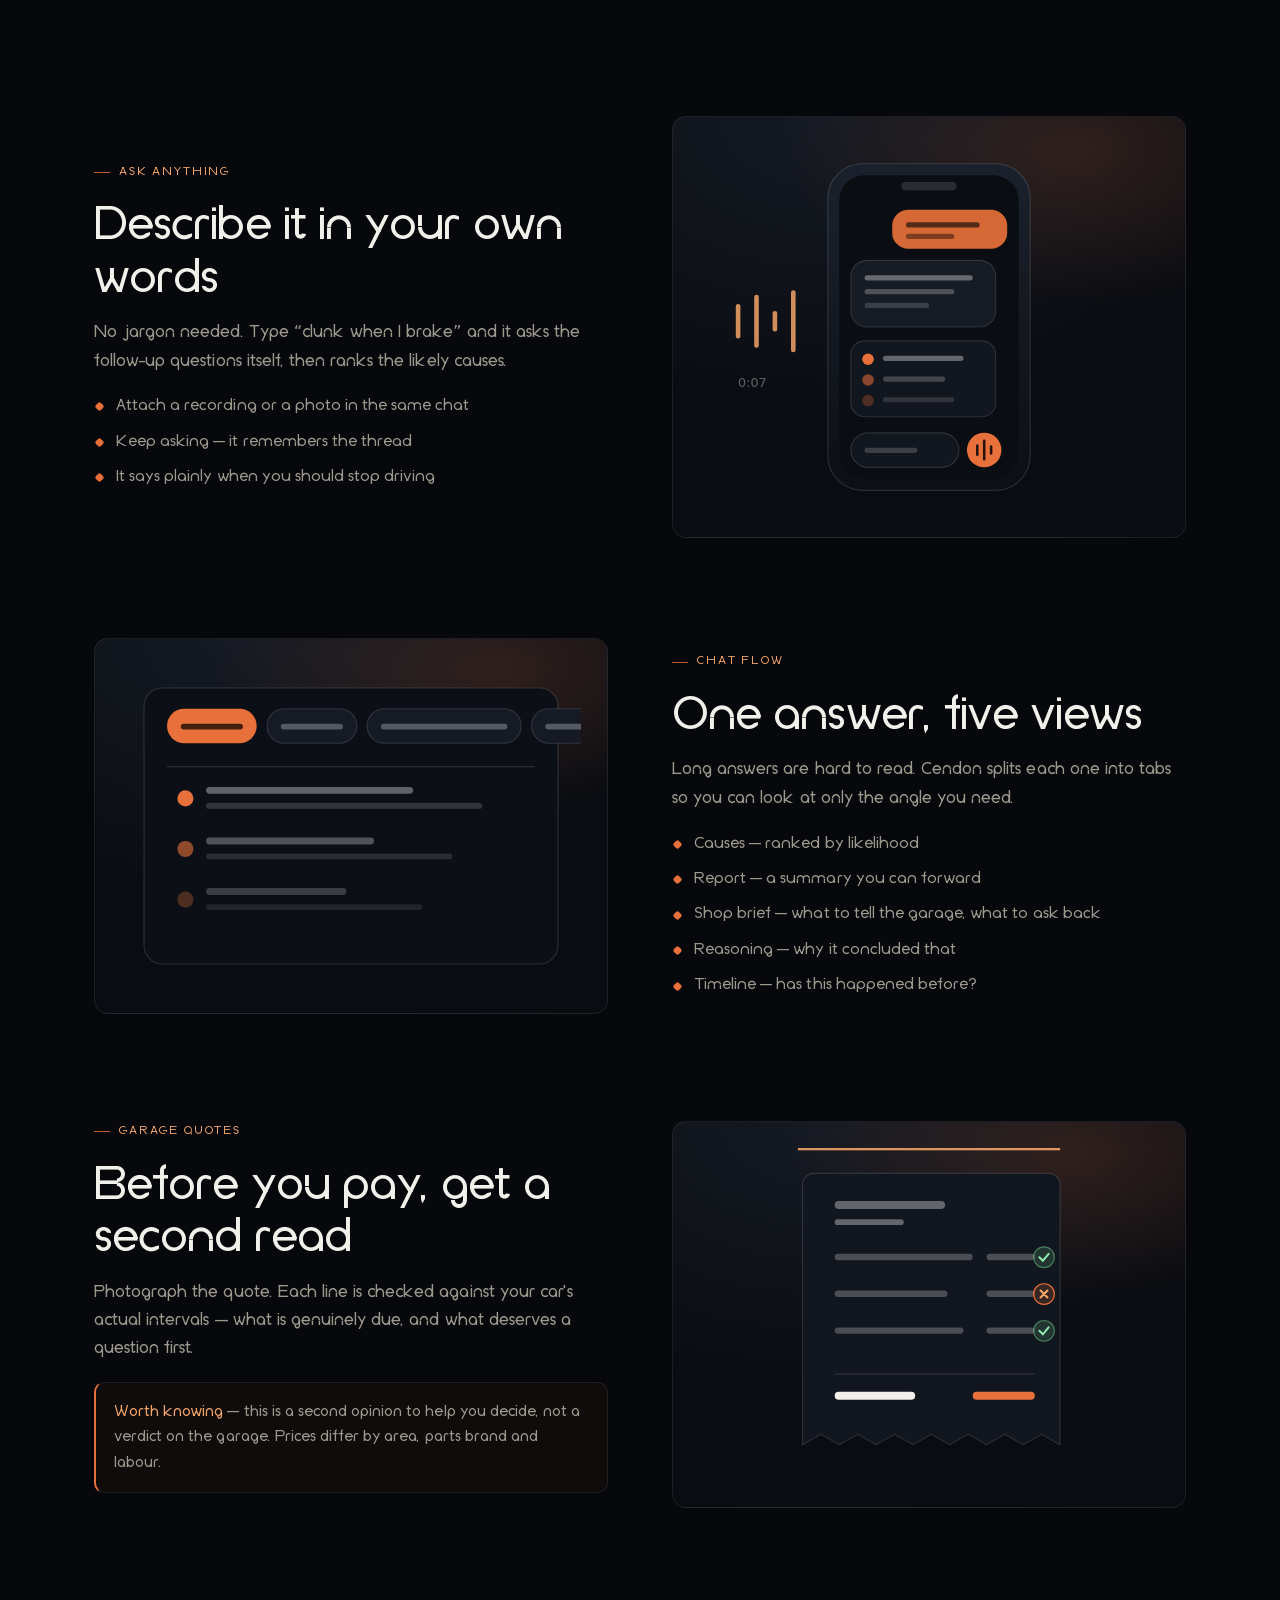
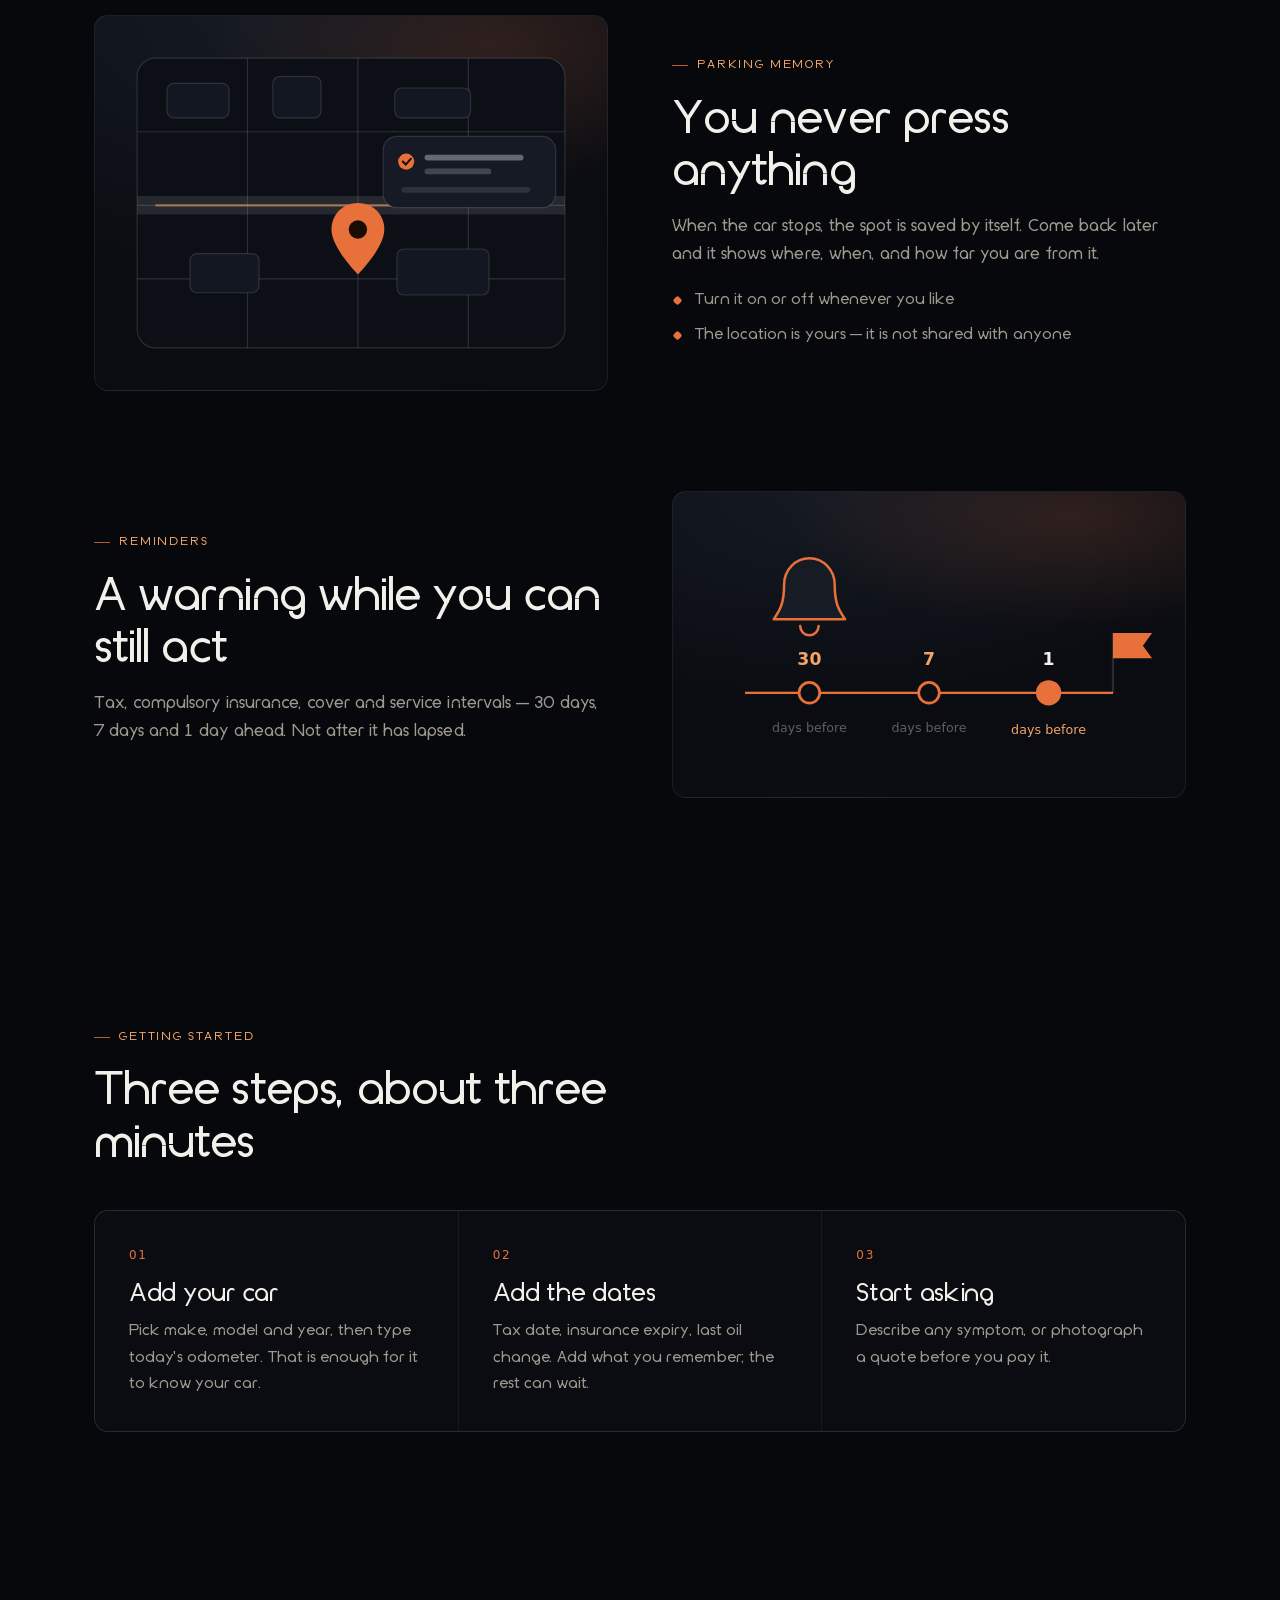
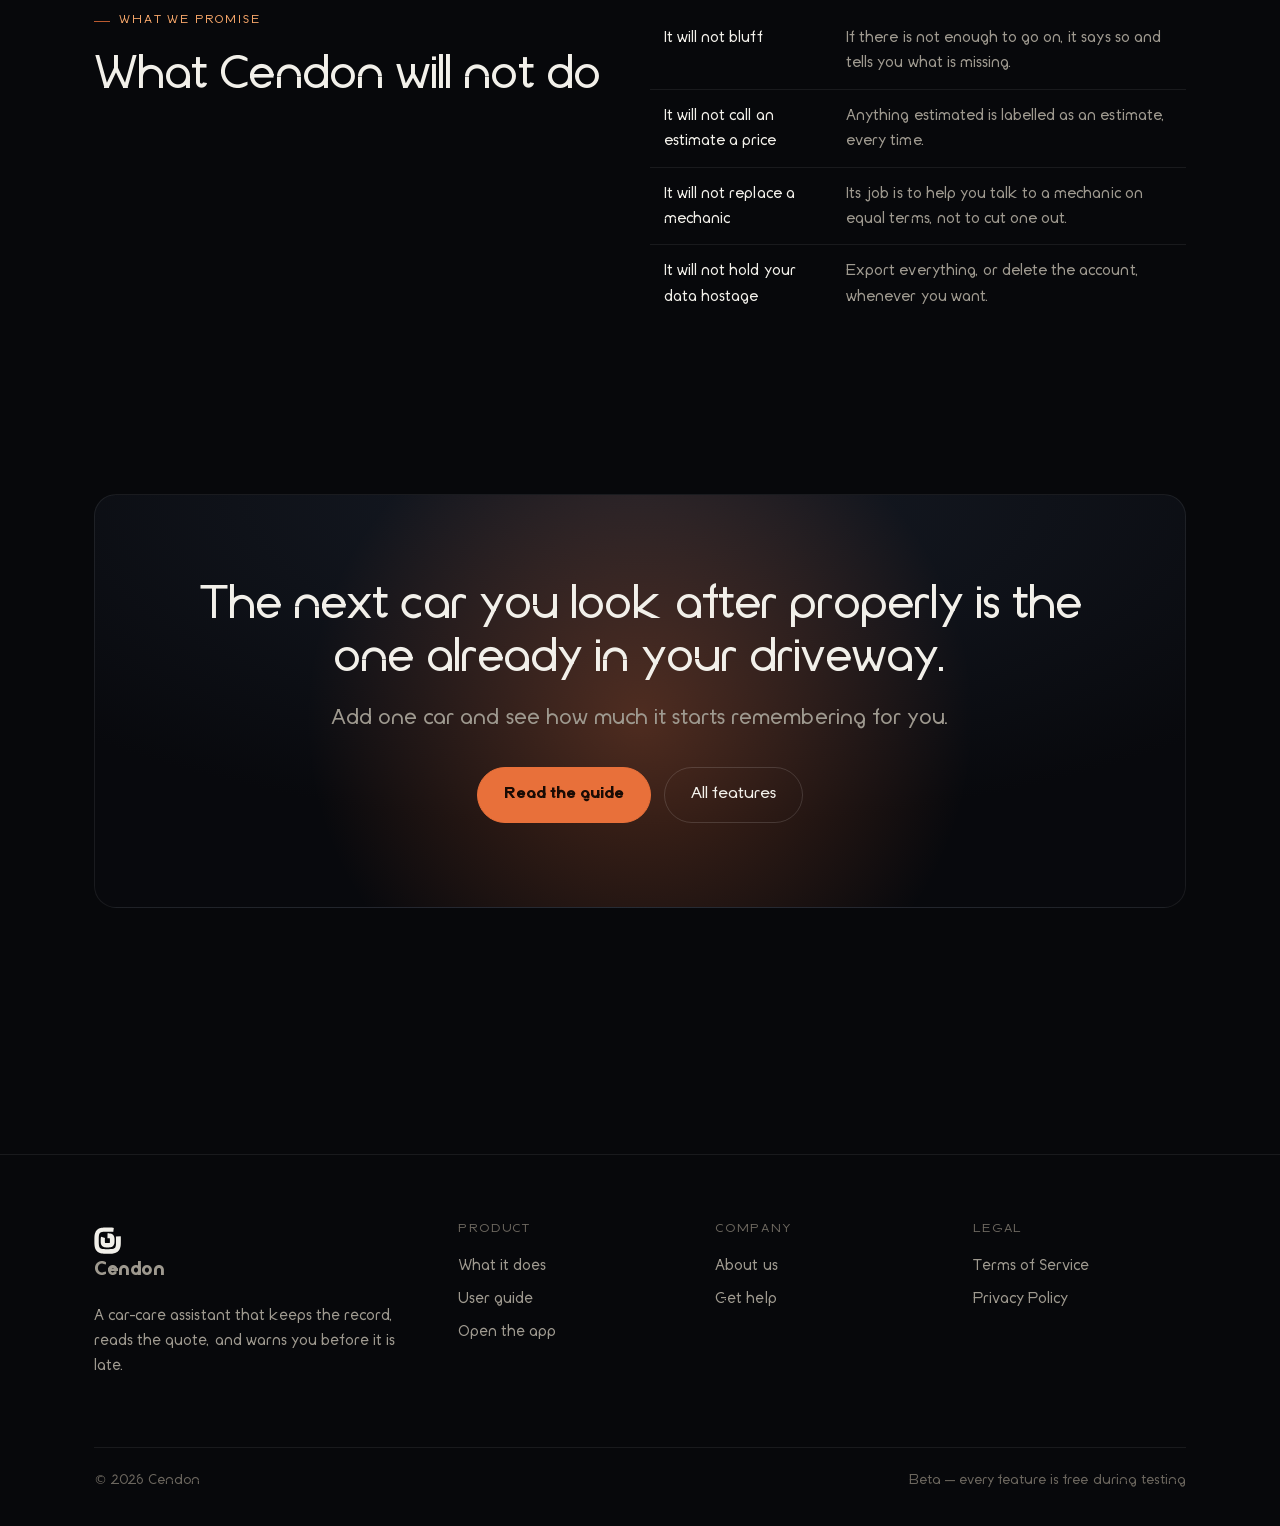
==== commit 11971a37: "Add files via upload" ====
--- a/index.html
+++ b/index.html
@@ -45,7 +45,7 @@
       <div class="lang" role="group" data-th-aria="เลือกภาษา" data-en-aria="Choose language">
         <button data-l="th" type="button">ไทย</button><button data-l="en" type="button">EN</button>
       </div>
-      <a class="btn btn-solid" href="https://spireone.pages.dev/" target="_blank" rel="noopener"
+      <a class="btn btn-solid" href="https://carspirethailand.github.io/Cendon-Beta/index.html" target="_blank" rel="noopener"
          data-th="เปิดแอป" data-en="Open the app">เปิดแอป</a>
       <button class="burger" type="button" aria-expanded="false"
               data-th-aria="เมนู" data-en-aria="Menu"><span></span><span></span><span></span></button>
@@ -499,7 +499,7 @@
   <div class="wrap">
     <div class="ft-grid">
       <div>
-        <a class="brand" href="index.html" aria-label="Cendon">{{MARK}}<span class="wm">Cendon</span></a>
+        <a class="brand" href="index.html" aria-label="Cendon"><svg class="mk" viewBox="0 0 200 200" fill="currentColor" aria-hidden="true"><path d="M99.6 83.0 108.3 83.0 111.5 83.1 113.6 83.3 115.0 83.5 115.9 83.7 116.4 83.8 116.6 83.8 116.6 83.8 116.5 83.7 116.4 83.5 116.3 83.3 116.3 83.3 116.5 83.4 116.7 83.9 116.9 84.7 117.2 86.0 117.5 88.0 117.7 90.9 117.9 96.5 117.9 107.5 117.8 111.0 117.6 113.3 117.4 114.9 117.2 116.0 117.0 116.6 116.9 117.0 116.9 117.1 117.0 117.1 117.1 117.0 117.2 117.0 117.2 117.1 117.0 117.2 116.5 117.4 115.7 117.7 114.4 118.0 112.6 118.3 109.8 118.6 105.1 118.7 93.6 118.7 89.5 118.7 87.0 118.5 85.2 118.3 84.0 118.1 83.2 117.9 82.7 117.7 82.4 117.6 82.4 117.6 82.3 117.7 82.3 117.7 82.2 117.6 82.0 117.4 81.8 117.0 81.5 116.1 81.2 114.9 80.9 113.1 80.6 110.5 80.5 106.4 80.4 94.9 80.5 90.1 80.6 87.3 80.8 85.4 81.0 84.0 81.3 83.0 82.0 81.0 L53.4 71.3 52.5 73.3 51.5 76.8 50.7 80.5 50.1 84.4 49.8 88.9 49.6 94.7 49.6 106.7 49.7 112.1 50.0 116.4 50.5 120.3 51.3 124.0 52.3 127.5 53.7 130.9 55.4 134.2 57.5 137.3 59.9 140.1 62.7 142.6 65.7 144.7 68.9 146.6 72.3 148.0 75.9 149.2 79.6 150.0 83.5 150.6 87.9 151.0 93.3 151.2 105.3 151.3 111.2 151.2 115.7 150.9 119.7 150.5 123.5 149.7 127.1 148.7 130.6 147.4 134.0 145.7 137.2 143.6 140.1 141.2 142.8 138.4 145.1 135.4 147.0 132.1 148.6 128.7 149.8 125.1 150.7 121.3 151.4 117.4 151.8 113.1 152.1 107.9 152.1 96.4 152.1 89.8 151.9 85.1 151.4 81.0 150.7 77.1 149.8 73.3 148.5 69.7 146.8 66.2 144.8 62.9 142.4 59.9 139.6 57.1 136.5 54.6 133.2 52.6 129.7 50.9 126.0 49.6 122.3 48.6 118.3 47.9 114.1 47.4 109.1 47.1 100.4 47.0Z"/><path d="M162.3 69.9 162.9 78.9 163.1 93.5 163.0 118.3 162.7 127.3 162.1 133.8 161.3 138.9 160.4 143.0 159.3 146.3 158.2 149.1 156.9 151.3 155.5 153.2 154.0 154.9 152.3 156.4 150.3 157.8 147.8 159.1 144.8 160.3 141.0 161.4 136.4 162.3 130.6 163.1 123.0 163.6 110.9 163.9 84.1 163.9 74.2 163.6 67.3 163.1 61.9 162.4 57.5 161.4 54.0 160.4 51.1 159.2 48.6 157.9 46.6 156.5 44.8 155.0 43.2 153.2 41.8 151.2 40.4 148.7 39.1 145.7 38.0 142.1 37.0 137.6 36.2 132.0 35.6 124.8 35.2 114.1 35.2 86.9 35.4 75.8 35.9 68.4 36.6 62.7 37.5 58.1 38.6 54.4 39.8 51.2 41.1 48.6 42.5 46.4 44.1 44.6 45.9 42.9 47.9 41.3 50.4 39.9 53.3 38.6 56.9 37.4 61.3 36.3 66.7 35.5 73.6 34.8 83.2 34.4 109.6 34.3 122.4 34.5 130.3 34.9 136.4 35.6 142.4 36.7 L146.9 6.8 140.9 5.6 133.0 4.6 123.5 4.0 109.7 3.7 82.9 3.7 71.8 4.1 63.1 4.8 55.6 5.9 48.8 7.4 42.4 9.4 36.6 11.9 31.1 14.9 26.0 18.5 21.5 22.6 17.4 27.3 13.9 32.4 10.9 38.0 8.5 44.0 6.5 50.4 5.0 57.4 3.9 65.2 3.2 74.4 2.9 86.7 2.8 114.3 3.1 126.3 3.8 135.3 4.8 143.1 6.2 150.1 8.1 156.6 10.6 162.7 13.5 168.3 17.1 173.5 21.2 178.3 25.8 182.5 30.9 186.2 36.4 189.3 42.4 191.9 48.9 194.0 55.8 195.6 63.5 196.7 72.4 197.5 83.7 197.9 111.0 198.0 124.3 197.8 133.7 197.3 141.8 196.3 149.0 194.9 155.6 193.1 161.8 190.7 167.6 187.9 173.0 184.4 177.9 180.3 182.3 175.7 186.2 170.7 189.5 165.1 192.2 159.1 194.4 152.7 196.1 145.8 197.4 138.2 198.3 129.6 198.7 118.9 198.9 93.4 198.8 77.9 198.3 68.9Z"/></svg><span class="wm">Cendon</span></a>
         <p class="dim" style="margin-top:14px;max-width:34ch;font-size:14.6px"
            data-th="ผู้ช่วยดูแลรถที่จำแทนคุณ อ่านใบเสนอราคาแทนคุณ และเตือนก่อนจะสาย"
            data-en="A car-care assistant that keeps the record, reads the quote, and warns you before it is late.">
@@ -509,7 +509,7 @@
         <h4 data-th="ผลิตภัณฑ์" data-en="Product">ผลิตภัณฑ์</h4>
         <a href="features.html" data-th="ความสามารถทั้งหมด" data-en="What it does">ความสามารถทั้งหมด</a>
         <a href="guide.html" data-th="คู่มือใช้งาน" data-en="User guide">คู่มือใช้งาน</a>
-        <a href="https://spireone.pages.dev/" target="_blank" rel="noopener" data-th="เปิดแอป" data-en="Open the app">เปิดแอป</a>
+        <a href="https://carspirethailand.github.io/Cendon-Beta/index.html" target="_blank" rel="noopener" data-th="เปิดแอป" data-en="Open the app">เปิดแอป</a>
       </div>
       <div>
         <h4 data-th="บริษัท" data-en="Company">บริษัท</h4>
--- a/assets/site.css
+++ b/assets/site.css
@@ -0,0 +1,424 @@
+/* ─────────────────────────────────────────────────────────────
+   Cendon — เว็บไซต์แนะนำการใช้งาน
+   ธีมมืดอย่างเดียว จงใจ ไม่มีสลับสว่าง
+   ───────────────────────────────────────────────────────────── */
+
+@font-face{font-family:"Spire09";src:url(../fonts/Spire09-Thin.woff2)   format("woff2");font-weight:300;font-style:normal;font-display:swap}
+@font-face{font-family:"Spire09";src:url(../fonts/Spire09-Medium.woff2) format("woff2");font-weight:500;font-style:normal;font-display:swap}
+@font-face{font-family:"Spire09";src:url(../fonts/Spire09-Bold.woff2)   format("woff2");font-weight:700;font-style:normal;font-display:swap}
+@font-face{font-family:"Spire09";src:url(../fonts/Spire09-MediumItalic.woff2) format("woff2");font-weight:500;font-style:italic;font-display:swap}
+
+:root{
+  /* พื้นและเส้น */
+  --void:#07080B;
+  --deep:#0A0C11;
+  --panel:#0F1218;
+  --panel-2:#141821;
+  --line:rgba(255,255,255,.075);
+  --line-2:rgba(255,255,255,.14);
+
+  /* ตัวอักษร */
+  --ink:#F2F0EA;
+  --dim:#9E998F;
+  --faint:#6B665E;
+
+  /* สีอุ่นของ Cendon */
+  --warm:#E8703A;
+  --warm-lo:#F3A468;
+  --warm-hi:#FF8F55;
+  --glow:rgba(232,112,58,.30);
+
+  /* ตัวอักษร */
+  --f-en:"Spire09",ui-sans-serif,system-ui,-apple-system,"Segoe UI",sans-serif;
+  --f-th:"Noto Sans Thai","IBM Plex Sans Thai","Sarabun",system-ui,-apple-system,sans-serif;
+  --f-num:ui-sans-serif,system-ui,-apple-system,"Segoe UI",sans-serif;
+  --f-mono:ui-monospace,SFMono-Regular,Menlo,monospace;
+
+  /* จังหวะ */
+  --pad:clamp(18px,5vw,34px);
+  --wrap:1160px;
+  --gap-sec:clamp(76px,13vw,160px);
+  --r:14px;
+  --ease:cubic-bezier(.22,.85,.28,1);
+}
+
+*,*::before,*::after{box-sizing:border-box}
+html{-webkit-text-size-adjust:100%;scroll-behavior:smooth}
+@media (prefers-reduced-motion:reduce){html{scroll-behavior:auto}}
+
+body{
+  margin:0;background:var(--void);color:var(--ink);
+  font-family:var(--f-th);font-size:16.5px;line-height:1.72;
+  -webkit-font-smoothing:antialiased;text-rendering:optimizeLegibility;
+  overflow-x:hidden;
+}
+html[lang="en"] body{font-family:var(--f-en);letter-spacing:.002em}
+
+/* ตารางเส้นบาง ๆ เป็นฉากหลังทั้งหน้า — นิ่ง ไม่กินแรงเครื่อง */
+body::before{
+  content:"";position:fixed;inset:0;z-index:0;pointer-events:none;
+  background:
+    linear-gradient(rgba(255,255,255,.022) 1px,transparent 1px) 0 0/100% 88px,
+    linear-gradient(90deg,rgba(255,255,255,.022) 1px,transparent 1px) 0 0/88px 100%;
+  mask-image:radial-gradient(ellipse 120% 90% at 50% 0%,#000 20%,transparent 78%);
+  -webkit-mask-image:radial-gradient(ellipse 120% 90% at 50% 0%,#000 20%,transparent 78%);
+}
+main,header,footer{position:relative;z-index:1}
+
+img,svg{max-width:100%}
+a{color:inherit}
+
+/* ── ตัวอักษร ─────────────────────────────────────────────── */
+h1,h2,h3,h4{margin:0;font-weight:500;line-height:1.14;letter-spacing:-.014em}
+h1{font-size:clamp(38px,7.4vw,74px);line-height:1.04;letter-spacing:-.028em}
+h2{font-size:clamp(27px,4.4vw,46px);letter-spacing:-.02em}
+h3{font-size:clamp(19px,2.5vw,25px);letter-spacing:-.012em}
+p{margin:0 0 1.05em}
+.lede{font-size:clamp(16.5px,2.1vw,21px);color:var(--dim);line-height:1.66;max-width:60ch}
+.dim{color:var(--dim)}
+.num{font-family:var(--f-num);font-variant-numeric:tabular-nums}
+
+.eyebrow{
+  display:inline-flex;align-items:center;gap:9px;
+  font-size:11.5px;letter-spacing:.16em;text-transform:uppercase;
+  color:var(--warm-lo);margin:0 0 18px;font-weight:500;
+}
+.eyebrow::before{content:"";width:16px;height:1px;background:var(--warm);opacity:.8}
+
+.wrap{max-width:var(--wrap);margin:0 auto;padding:0 var(--pad)}
+.sec{padding:var(--gap-sec) 0}
+.sec-tight{padding:clamp(48px,8vw,86px) 0}
+
+/* ── หัวเว็บ ───────────────────────────────────────────────── */
+header.nav{
+  position:sticky;top:0;z-index:60;
+  background:rgba(7,8,11,.72);backdrop-filter:blur(14px) saturate(1.3);
+  -webkit-backdrop-filter:blur(14px) saturate(1.3);
+  border-bottom:1px solid transparent;transition:border-color .3s,background .3s;
+}
+header.nav.stuck{border-bottom-color:var(--line);background:rgba(7,8,11,.9)}
+.nav-in{max-width:var(--wrap);margin:0 auto;padding:0 var(--pad);
+  height:62px;display:flex;align-items:center;gap:clamp(14px,3vw,34px)}
+.brand{display:flex;align-items:center;gap:10px;text-decoration:none;flex:0 0 auto}
+.brand .mk{width:27px;height:27px;color:var(--ink);display:block}
+.brand .wm{font-family:var(--f-en);font-weight:700;font-size:19px;letter-spacing:-.02em}
+.nav-links{display:flex;gap:clamp(12px,2.2vw,26px);margin-left:8px}
+.nav-links a{
+  text-decoration:none;color:var(--dim);font-size:14.5px;padding:6px 2px;
+  border-bottom:1px solid transparent;transition:color .2s,border-color .2s;
+}
+.nav-links a:hover,.nav-links a[aria-current]{color:var(--ink);border-bottom-color:var(--warm)}
+.nav-right{margin-left:auto;display:flex;align-items:center;gap:10px}
+
+.lang{
+  display:inline-flex;border:1px solid var(--line-2);border-radius:999px;overflow:hidden;
+  font-family:var(--f-en);font-size:12px;
+}
+.lang button{
+  appearance:none;background:none;border:0;color:var(--faint);
+  padding:5px 11px;cursor:pointer;font:inherit;transition:color .2s,background .2s;
+}
+.lang button[data-l="th"]{font-family:var(--f-th)}
+.lang button[aria-pressed="true"]{color:var(--void);background:var(--ink)}
+
+.btn{
+  display:inline-flex;align-items:center;gap:8px;text-decoration:none;
+  padding:10px 19px;border-radius:999px;font-size:14.5px;font-weight:500;
+  border:1px solid var(--line-2);color:var(--ink);background:transparent;
+  transition:transform .18s var(--ease),background .2s,border-color .2s,box-shadow .3s;
+  will-change:transform;
+}
+.btn:hover{transform:translateY(-1px);border-color:rgba(255,255,255,.3)}
+.btn-solid{
+  background:var(--ink);color:var(--void);border-color:var(--ink);font-weight:700;
+}
+.btn-solid:hover{box-shadow:0 8px 30px rgba(255,255,255,.12)}
+.btn-warm{background:var(--warm);border-color:var(--warm);color:#1A0B04;font-weight:700}
+.btn-warm:hover{box-shadow:0 10px 34px var(--glow)}
+.btn-lg{padding:13px 26px;font-size:16px}
+
+.burger{display:none;appearance:none;background:none;border:1px solid var(--line-2);
+  border-radius:9px;width:36px;height:32px;cursor:pointer;color:var(--ink);padding:0}
+.burger span{display:block;width:15px;height:1.5px;background:currentColor;margin:3px auto;border-radius:2px;
+  transition:transform .25s var(--ease),opacity .2s}
+body.menu .burger span:nth-child(1){transform:translateY(4.5px) rotate(45deg)}
+body.menu .burger span:nth-child(2){opacity:0}
+body.menu .burger span:nth-child(3){transform:translateY(-4.5px) rotate(-45deg)}
+
+@media (max-width:880px){
+  .burger{display:block;order:3}
+  .nav-links{
+    position:fixed;inset:62px 0 auto 0;flex-direction:column;gap:0;margin:0;
+    background:rgba(8,9,13,.97);backdrop-filter:blur(16px);
+    border-bottom:1px solid var(--line);padding:8px var(--pad) 20px;
+    transform:translateY(-8px);opacity:0;pointer-events:none;transition:.26s var(--ease);
+  }
+  body.menu .nav-links{transform:none;opacity:1;pointer-events:auto}
+  .nav-links a{padding:13px 0;font-size:17px;border-bottom:1px solid var(--line)}
+  .nav-right{gap:8px}
+  .nav-right .btn{padding:8px 15px;font-size:13.5px}
+}
+
+/* ── ฮีโร่ ─────────────────────────────────────────────────── */
+.hero{padding:clamp(58px,11vw,120px) 0 clamp(50px,9vw,104px);position:relative;overflow:hidden}
+.hero-grid{display:grid;grid-template-columns:1.06fr .94fr;gap:clamp(28px,5vw,64px);align-items:center}
+@media (max-width:900px){.hero-grid{grid-template-columns:1fr;gap:38px}}
+.hero h1 .warm{
+  background:linear-gradient(96deg,var(--warm-hi),var(--warm-lo) 62%,#FFD3AE);
+  -webkit-background-clip:text;background-clip:text;color:transparent;
+}
+.hero .lede{margin-top:20px;font-size:clamp(16.5px,2.2vw,20.5px)}
+.hero-cta{display:flex;gap:12px;flex-wrap:wrap;margin-top:30px}
+.hero-note{margin-top:20px;font-size:13.5px;color:var(--faint)}
+
+/* ตราหมุนช้า ๆ ในฮีโร่ */
+.mark-stage{position:relative;display:grid;place-items:center;aspect-ratio:1;max-width:440px;margin-inline:auto;width:100%}
+.mark-stage .halo{
+  position:absolute;inset:6%;border-radius:50%;
+  background:radial-gradient(circle,var(--glow),rgba(232,112,58,.06) 46%,transparent 70%);
+  filter:blur(2px);
+}
+.mark-stage .ring{
+  position:absolute;inset:0;border:1px solid var(--line);border-radius:50%;
+}
+.mark-stage .ring.r2{inset:11%;border-color:rgba(255,255,255,.05)}
+.mark-stage .ring.r3{inset:22%;border-color:rgba(255,255,255,.035)}
+.mark-stage .mk{
+  position:relative;width:52%;color:var(--ink);
+  filter:drop-shadow(0 10px 40px rgba(232,112,58,.22));
+}
+.mark-stage .orb{
+  position:absolute;width:5px;height:5px;border-radius:50%;background:var(--warm-lo);
+  box-shadow:0 0 12px var(--warm);
+  offset-path:circle(50% at 50% 50%);
+}
+@media (prefers-reduced-motion:no-preference){
+  .mark-stage .mk{animation:breathe 7s ease-in-out infinite}
+  .mark-stage .ring{animation:spin 90s linear infinite reverse}
+  .mark-stage .orb{animation:orbit 14s linear infinite}
+  .mark-stage .orb.o2{animation-duration:22s;animation-delay:-7s;background:#FFD3AE}
+}
+@keyframes spin{to{transform:rotate(360deg)}}
+@keyframes breathe{0%,100%{transform:scale(1)}50%{transform:scale(1.035)}}
+@keyframes orbit{to{offset-distance:100%}}
+
+/* ── การ์ด/แผง ─────────────────────────────────────────────── */
+.card{
+  position:relative;background:linear-gradient(168deg,var(--panel),var(--deep));
+  border:1px solid var(--line);border-radius:var(--r);padding:clamp(20px,3vw,30px);
+  overflow:hidden;transition:border-color .3s,transform .3s var(--ease);
+}
+.card::before{
+  content:"";position:absolute;inset:0;border-radius:inherit;padding:1px;
+  background:linear-gradient(150deg,rgba(255,255,255,.16),transparent 42%);
+  -webkit-mask:linear-gradient(#000 0 0) content-box,linear-gradient(#000 0 0);
+  -webkit-mask-composite:xor;mask-composite:exclude;pointer-events:none;
+}
+.card:hover{border-color:var(--line-2)}
+.card h3{margin-bottom:9px}
+.card p:last-child{margin-bottom:0}
+
+.grid{display:grid;gap:clamp(14px,2vw,20px)}
+.g2{grid-template-columns:repeat(2,1fr)}
+.g3{grid-template-columns:repeat(3,1fr)}
+.g4{grid-template-columns:repeat(4,1fr)}
+@media (max-width:880px){.g3,.g4{grid-template-columns:repeat(2,1fr)}}
+@media (max-width:560px){.g2,.g3,.g4{grid-template-columns:1fr}}
+
+/* ── บล็อกฟีเจอร์ สลับซ้ายขวา ─────────────────────────────── */
+.feat{display:grid;grid-template-columns:1fr 1fr;gap:clamp(26px,5vw,66px);align-items:center;
+  padding:clamp(26px,4.2vw,50px) 0}
+.feat:nth-child(even) .feat-art{order:-1}
+@media (max-width:860px){
+  .feat{grid-template-columns:1fr;gap:26px}
+  .feat:nth-child(even) .feat-art{order:0}
+}
+.feat-art{
+  position:relative;border:1px solid var(--line);border-radius:var(--r);
+  background:radial-gradient(120% 100% at 30% 0%,#151A23,#0A0C11 70%);
+  padding:clamp(16px,2.6vw,26px);overflow:hidden;
+}
+.feat-art::after{
+  content:"";position:absolute;inset:0;pointer-events:none;
+  background:radial-gradient(90% 60% at 78% 8%,var(--glow),transparent 62%);opacity:.5;
+}
+.feat-art svg{display:block;width:100%;height:auto;position:relative;z-index:1}
+.feat ul{margin:14px 0 0;padding:0;list-style:none}
+.feat li{position:relative;padding-left:22px;margin-bottom:9px;color:var(--dim);font-size:15.4px}
+.feat li::before{
+  content:"";position:absolute;left:2px;top:.66em;width:7px;height:7px;border-radius:2px;
+  background:var(--warm);transform:rotate(45deg);
+}
+
+/* ── ขั้นตอน 1-2-3 ─────────────────────────────────────────── */
+.steps{counter-reset:s;display:grid;gap:1px;background:var(--line);
+  border:1px solid var(--line);border-radius:var(--r);overflow:hidden}
+.steps>div{background:var(--deep);padding:clamp(22px,3.4vw,34px);position:relative}
+.steps>div::before{
+  counter-increment:s;content:counter(s,decimal-leading-zero);
+  font-family:var(--f-num);font-size:12px;letter-spacing:.14em;color:var(--warm);
+  display:block;margin-bottom:14px;
+}
+@media (min-width:760px){.steps{grid-template-columns:repeat(3,1fr)}}
+
+/* ── ตารางเทียบ ───────────────────────────────────────────── */
+.tbl{width:100%;border-collapse:collapse;font-size:14.8px;margin-top:8px}
+.tbl th,.tbl td{padding:13px 14px;text-align:left;border-bottom:1px solid var(--line);vertical-align:top}
+.tbl th{color:var(--faint);font-weight:500;font-size:12.5px;letter-spacing:.09em;text-transform:uppercase}
+.tbl td:first-child{color:var(--ink);width:34%}
+.tbl tr:last-child td{border-bottom:0}
+
+/* ── คำถามพบบ่อย ──────────────────────────────────────────── */
+.faq{border-top:1px solid var(--line)}
+.faq details{border-bottom:1px solid var(--line)}
+.faq summary{
+  list-style:none;cursor:pointer;padding:19px 40px 19px 0;position:relative;
+  font-size:16.5px;color:var(--ink);transition:color .2s;
+}
+.faq summary::-webkit-details-marker{display:none}
+.faq summary::after{
+  content:"";position:absolute;right:8px;top:50%;width:9px;height:9px;
+  border-right:1.6px solid var(--faint);border-bottom:1.6px solid var(--faint);
+  transform:translateY(-70%) rotate(45deg);transition:transform .25s var(--ease),border-color .2s;
+}
+.faq details[open] summary::after{transform:translateY(-30%) rotate(-135deg);border-color:var(--warm)}
+.faq summary:hover{color:var(--warm-lo)}
+.faq .ans{padding:0 0 20px;color:var(--dim);font-size:15.4px;max-width:74ch}
+.faq .ans p:last-child{margin-bottom:0}
+
+/* ── เรียกร้องให้ลอง ──────────────────────────────────────── */
+.cta{
+  position:relative;border:1px solid var(--line);border-radius:22px;overflow:hidden;
+  padding:clamp(40px,7vw,84px) clamp(22px,5vw,60px);text-align:center;
+  background:radial-gradient(120% 130% at 50% 0%,#161B25,#08090D 62%);
+}
+.cta::before{
+  content:"";position:absolute;left:50%;top:-38%;width:min(760px,120%);aspect-ratio:1;
+  transform:translateX(-50%);border-radius:50%;pointer-events:none;
+  background:radial-gradient(circle,var(--glow),transparent 62%);
+}
+.cta>*{position:relative}
+
+/* ── ท้ายเว็บ ──────────────────────────────────────────────── */
+footer.ft{border-top:1px solid var(--line);padding:clamp(40px,6vw,68px) 0 34px;margin-top:var(--gap-sec)}
+.ft-grid{display:grid;grid-template-columns:1.5fr repeat(3,1fr);gap:clamp(22px,4vw,44px)}
+@media (max-width:800px){.ft-grid{grid-template-columns:1fr 1fr}}
+@media (max-width:480px){.ft-grid{grid-template-columns:1fr}}
+.ft h4{font-size:12px;letter-spacing:.14em;text-transform:uppercase;color:var(--faint);
+  font-weight:500;margin-bottom:14px}
+.ft a{display:block;text-decoration:none;color:var(--dim);font-size:14.6px;padding:4px 0;
+  transition:color .2s}
+.ft a:hover{color:var(--warm-lo)}
+.ft-base{display:flex;flex-wrap:wrap;gap:12px 22px;justify-content:space-between;
+  margin-top:clamp(30px,5vw,52px);padding-top:22px;border-top:1px solid var(--line);
+  color:var(--faint);font-size:13px}
+
+/* ── เอกสาร/คู่มือ ────────────────────────────────────────── */
+.doc{display:grid;grid-template-columns:236px minmax(0,1fr);gap:clamp(26px,5vw,64px);
+  align-items:start;padding-top:clamp(30px,5vw,56px)}
+@media (max-width:940px){.doc{grid-template-columns:1fr}.toc{display:none}}
+.toc{position:sticky;top:86px;border-left:1px solid var(--line);padding-left:18px}
+.toc a{display:block;text-decoration:none;color:var(--faint);font-size:14px;padding:6px 0;
+  transition:color .2s,transform .2s}
+.toc a:hover{color:var(--dim)}
+.toc a.on{color:var(--warm-lo);transform:translateX(2px)}
+.doc-body{max-width:74ch}
+.doc-body h2{margin:clamp(46px,7vw,80px) 0 16px;scroll-margin-top:88px}
+.doc-body h2:first-child{margin-top:0}
+.doc-body h3{margin:34px 0 10px;color:var(--ink)}
+.doc-body p,.doc-body li{color:var(--dim)}
+.doc-body strong{color:var(--ink);font-weight:500}
+.doc-body ul,.doc-body ol{padding-left:20px}
+.doc-body li{margin-bottom:8px}
+.doc-body hr{border:0;border-top:1px solid var(--line);margin:44px 0}
+
+.note{
+  border:1px solid var(--line);border-left:2px solid var(--warm);border-radius:10px;
+  background:rgba(232,112,58,.045);padding:16px 18px;margin:22px 0;font-size:15px;color:var(--dim);
+}
+.note b{color:var(--warm-lo);font-weight:500}
+.note p:last-child{margin-bottom:0}
+
+/* ── สลับภาษา ─────────────────────────────────────────────── */
+html[lang="th"] [data-lang="en"]{display:none}
+html[lang="en"] [data-lang="th"]{display:none}
+
+/* ── เผยตอนเลื่อนถึง ──────────────────────────────────────── */
+.rv{opacity:0;transform:translateY(18px);transition:opacity .7s var(--ease),transform .7s var(--ease)}
+.rv.in{opacity:1;transform:none}
+.rv-d1{transition-delay:.07s}.rv-d2{transition-delay:.14s}
+.rv-d3{transition-delay:.21s}.rv-d4{transition-delay:.28s}
+@media (prefers-reduced-motion:reduce){
+  .rv{opacity:1;transform:none;transition:none}
+  *{animation-duration:.001ms!important;animation-iteration-count:1!important}
+}
+
+/* ── ชิ้นส่วนของภาพประกอบ ────────────────────────────────── */
+.dash{stroke-dasharray:var(--len,400);stroke-dashoffset:var(--len,400);
+  transition:stroke-dashoffset 1.5s var(--ease)}
+.in .dash{stroke-dashoffset:0}
+.pop{transform-origin:center;transform:scale(.6);opacity:0;
+  transition:transform .6s var(--ease),opacity .5s}
+.in .pop{transform:none;opacity:1}
+.pop-d1{transition-delay:.18s}.pop-d2{transition-delay:.34s}
+.pop-d3{transition-delay:.5s}.pop-d4{transition-delay:.66s}
+.grow{transform-origin:left center;transform:scaleX(0);transition:transform 1s var(--ease)}
+.in .grow{transform:none}
+
+.skip{position:absolute;left:-9999px}
+.skip:focus{left:16px;top:12px;z-index:99;background:var(--ink);color:var(--void);
+  padding:9px 14px;border-radius:8px}
+:focus-visible{outline:2px solid var(--warm);outline-offset:3px;border-radius:4px}
+
+/* ── การเคลื่อนไหวในภาพประกอบ ─────────────────────────────
+   ทั้งหมดใช้ transform/opacity เท่านั้น ไม่มี layout reflow  */
+@media (prefers-reduced-motion:no-preference){
+  /* คลื่นเสียง: แท่งขยับทีละแท่ง ดีเลย์ไล่กันด้วยตัวแปร --i */
+  .in .eq rect{animation:eqp 1.5s var(--ease) infinite alternate;
+    animation-delay:calc(var(--i) * .055s);transform-origin:center 140px}
+  @keyframes eqp{from{transform:scaleY(.42)}to{transform:scaleY(1.25)}}
+
+  /* ปุ่มคลื่นในโทรศัพท์ */
+  .in .wv path{animation:wvp 1.1s ease-in-out infinite alternate;transform-origin:center}
+  .in .wv path:nth-child(2){animation-delay:.18s}
+  .in .wv path:nth-child(3){animation-delay:.36s}
+  @keyframes wvp{from{transform:scaleY(.55)}to{transform:scaleY(1.3)}}
+
+  /* คลื่นกระเพื่อมรอบหมุดที่จอด */
+  .in .ripple circle{animation:rip 3.1s ease-out infinite;transform-origin:206px 176px;opacity:0}
+  .in .ripple circle:nth-child(2){animation-delay:1.55s}
+  @keyframes rip{
+    0%{transform:scale(.5);opacity:.65}
+    70%{opacity:.06}
+    100%{transform:scale(3.1);opacity:0}
+  }
+
+  /* เส้นสแกนใบเสนอราคา */
+  .in .scan{animation:scn 4.4s cubic-bezier(.5,0,.5,1) infinite}
+  @keyframes scn{
+    0%{transform:translateY(40px);opacity:0}
+    12%{opacity:1}
+    88%{opacity:1}
+    100%{transform:translateY(238px);opacity:0}
+  }
+
+  /* กระดิ่ง */
+  .in .bell{animation:bl 4.5s var(--ease) infinite;transform-origin:96px 40px}
+  @keyframes bl{
+    0%,72%,100%{transform:rotate(0)}
+    76%{transform:rotate(11deg)}80%{transform:rotate(-9deg)}
+    84%{transform:rotate(6deg)}88%{transform:rotate(-4deg)}92%{transform:rotate(0)}
+  }
+
+  /* รถสั่น */
+  .in .shakecar{animation:shk .34s linear infinite;transform-origin:108px 270px}
+  @keyframes shk{
+    0%,100%{transform:translate(0,0)}
+    25%{transform:translate(.9px,-.7px)}
+    50%{transform:translate(-.7px,.6px)}
+    75%{transform:translate(.5px,.8px)}
+  }
+}
+
+/* ป้ายไทยในภาพประกอบ: สลับเป็นอังกฤษเมื่อเปลี่ยนภาษา */
+html[lang="en"] .d-lbl{font-size:11px}
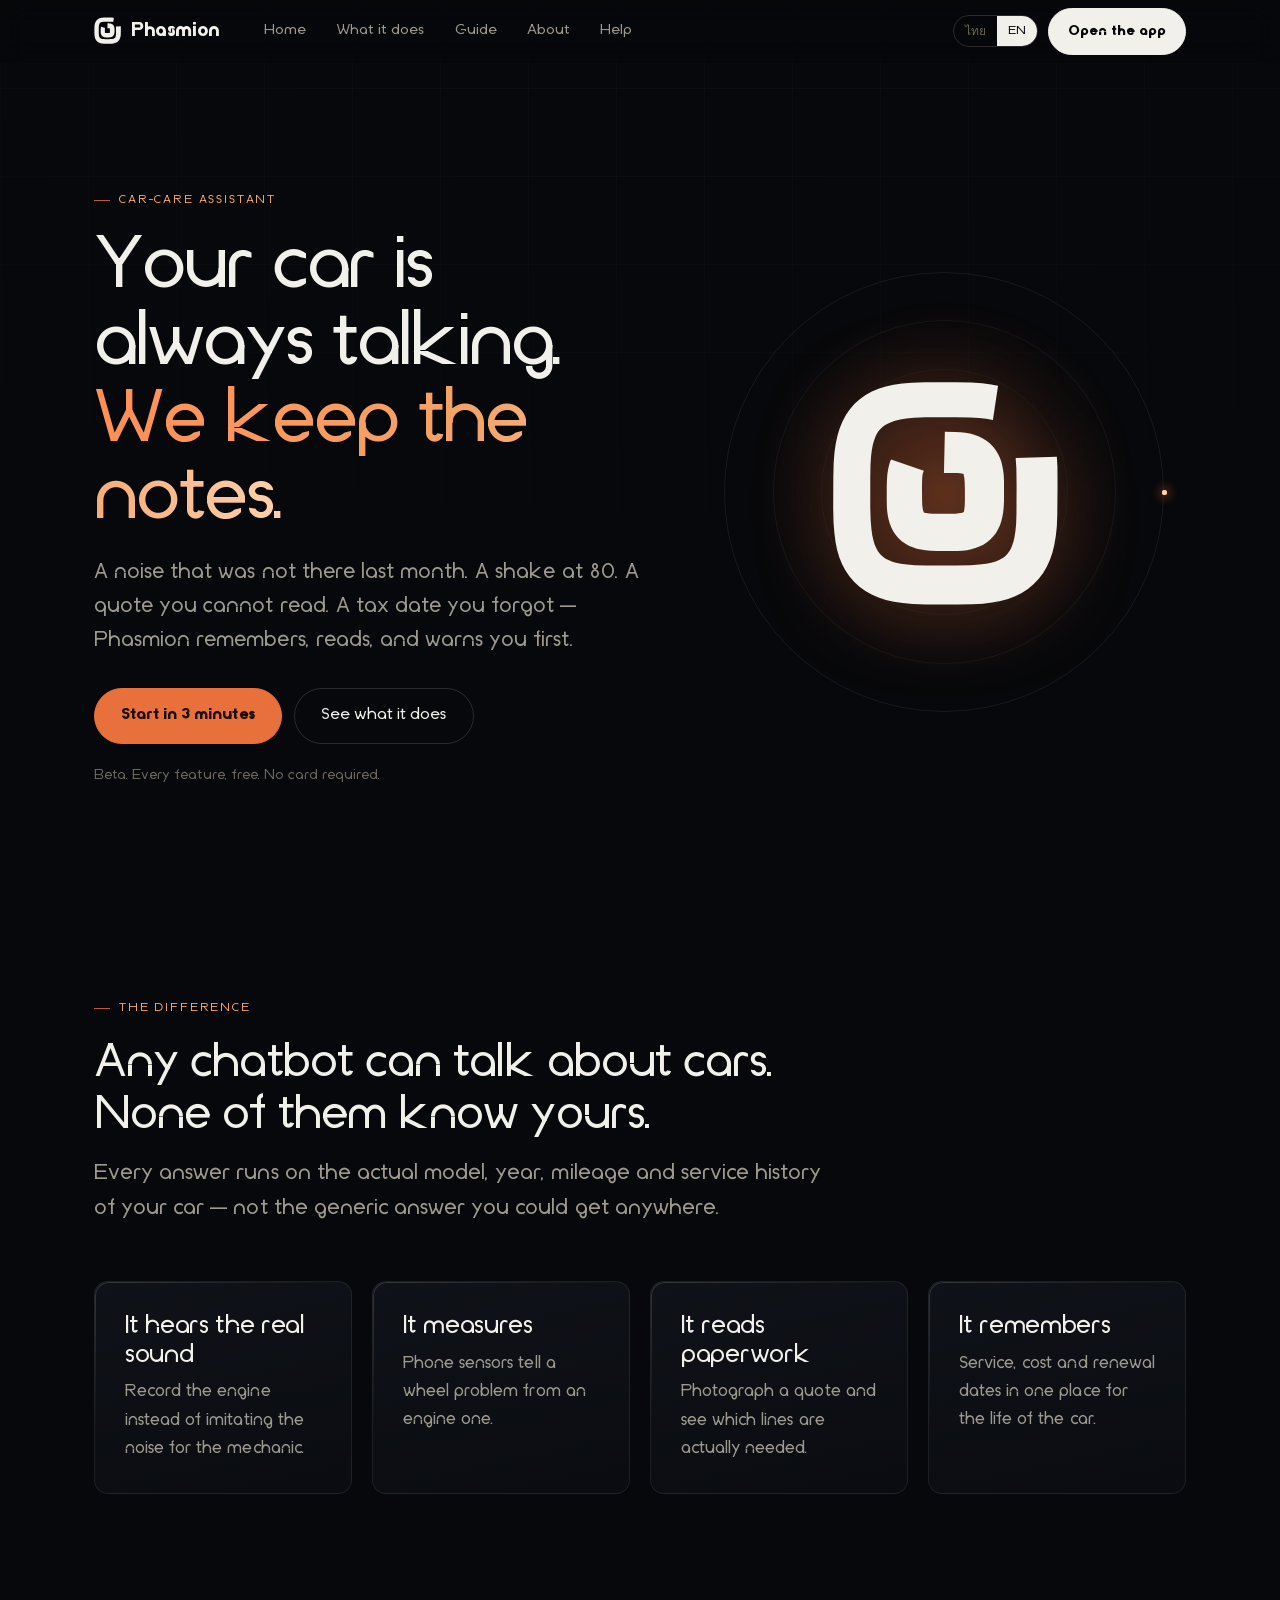
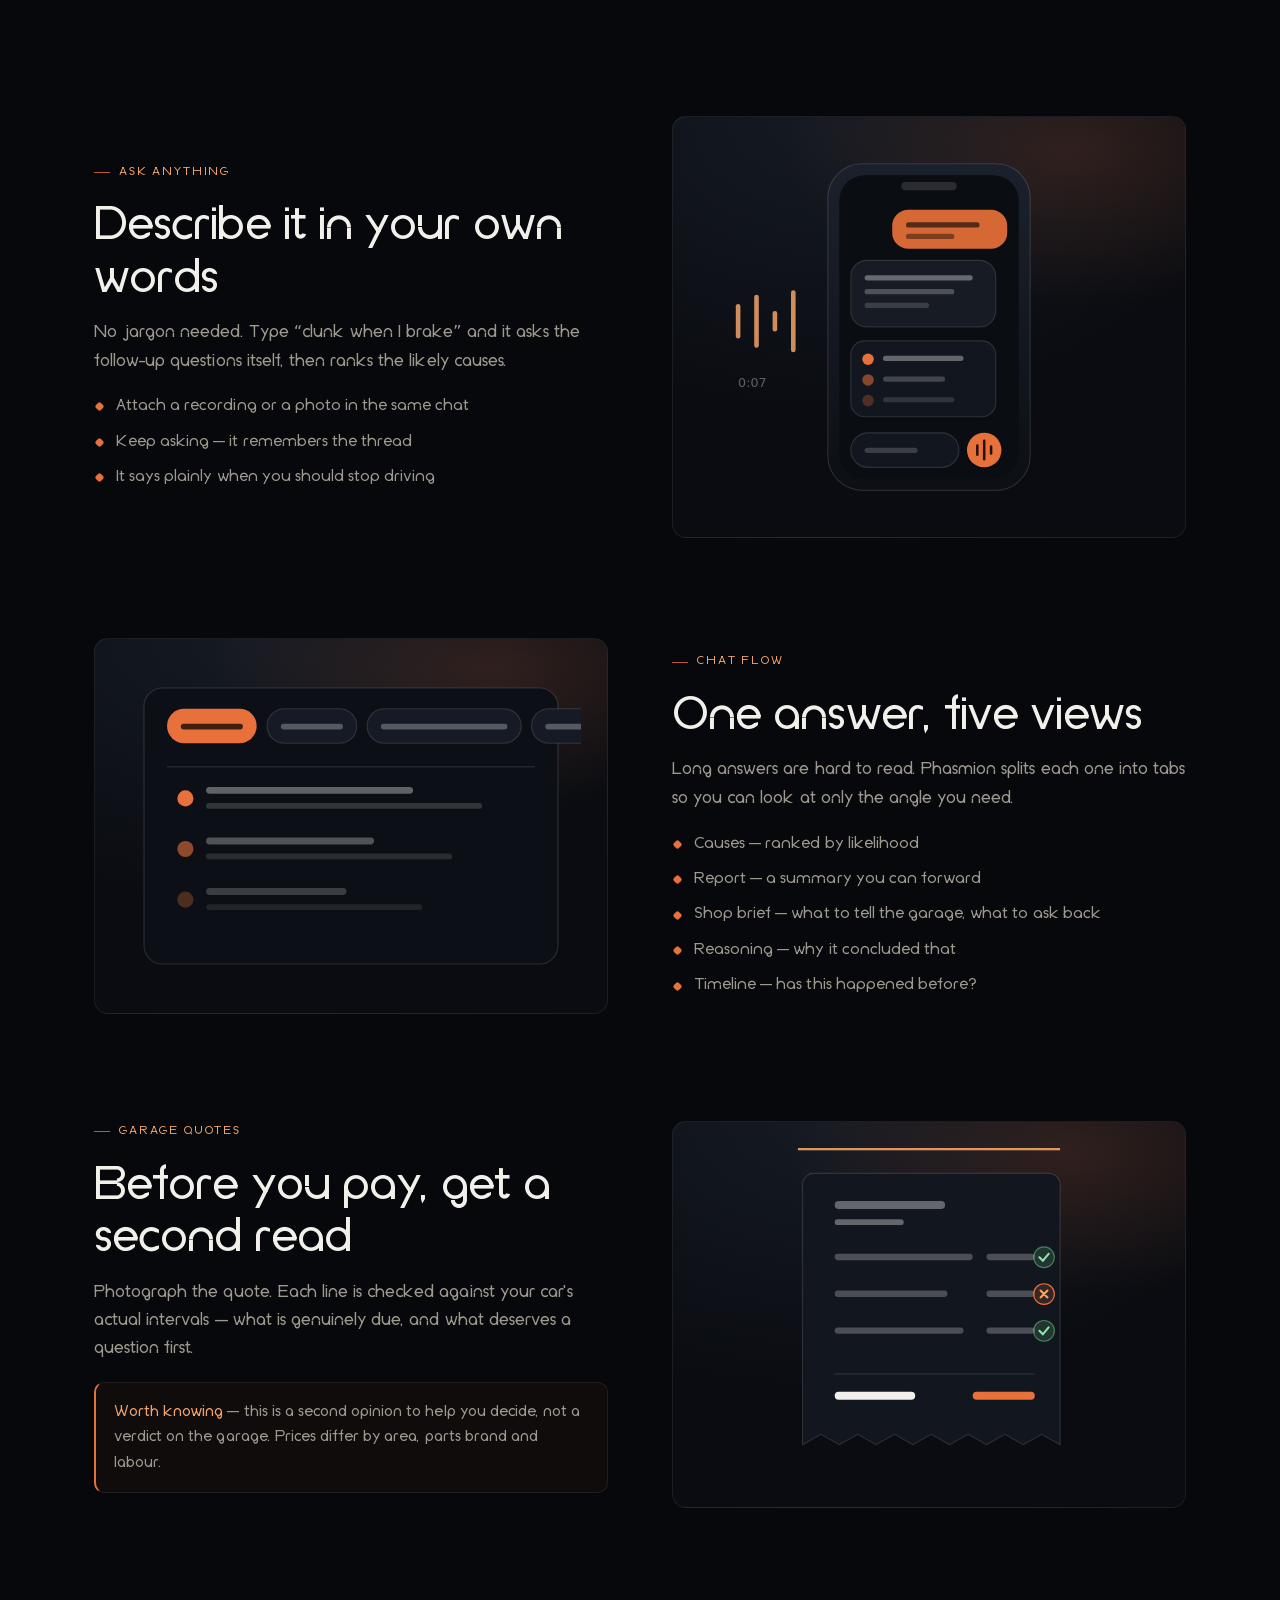
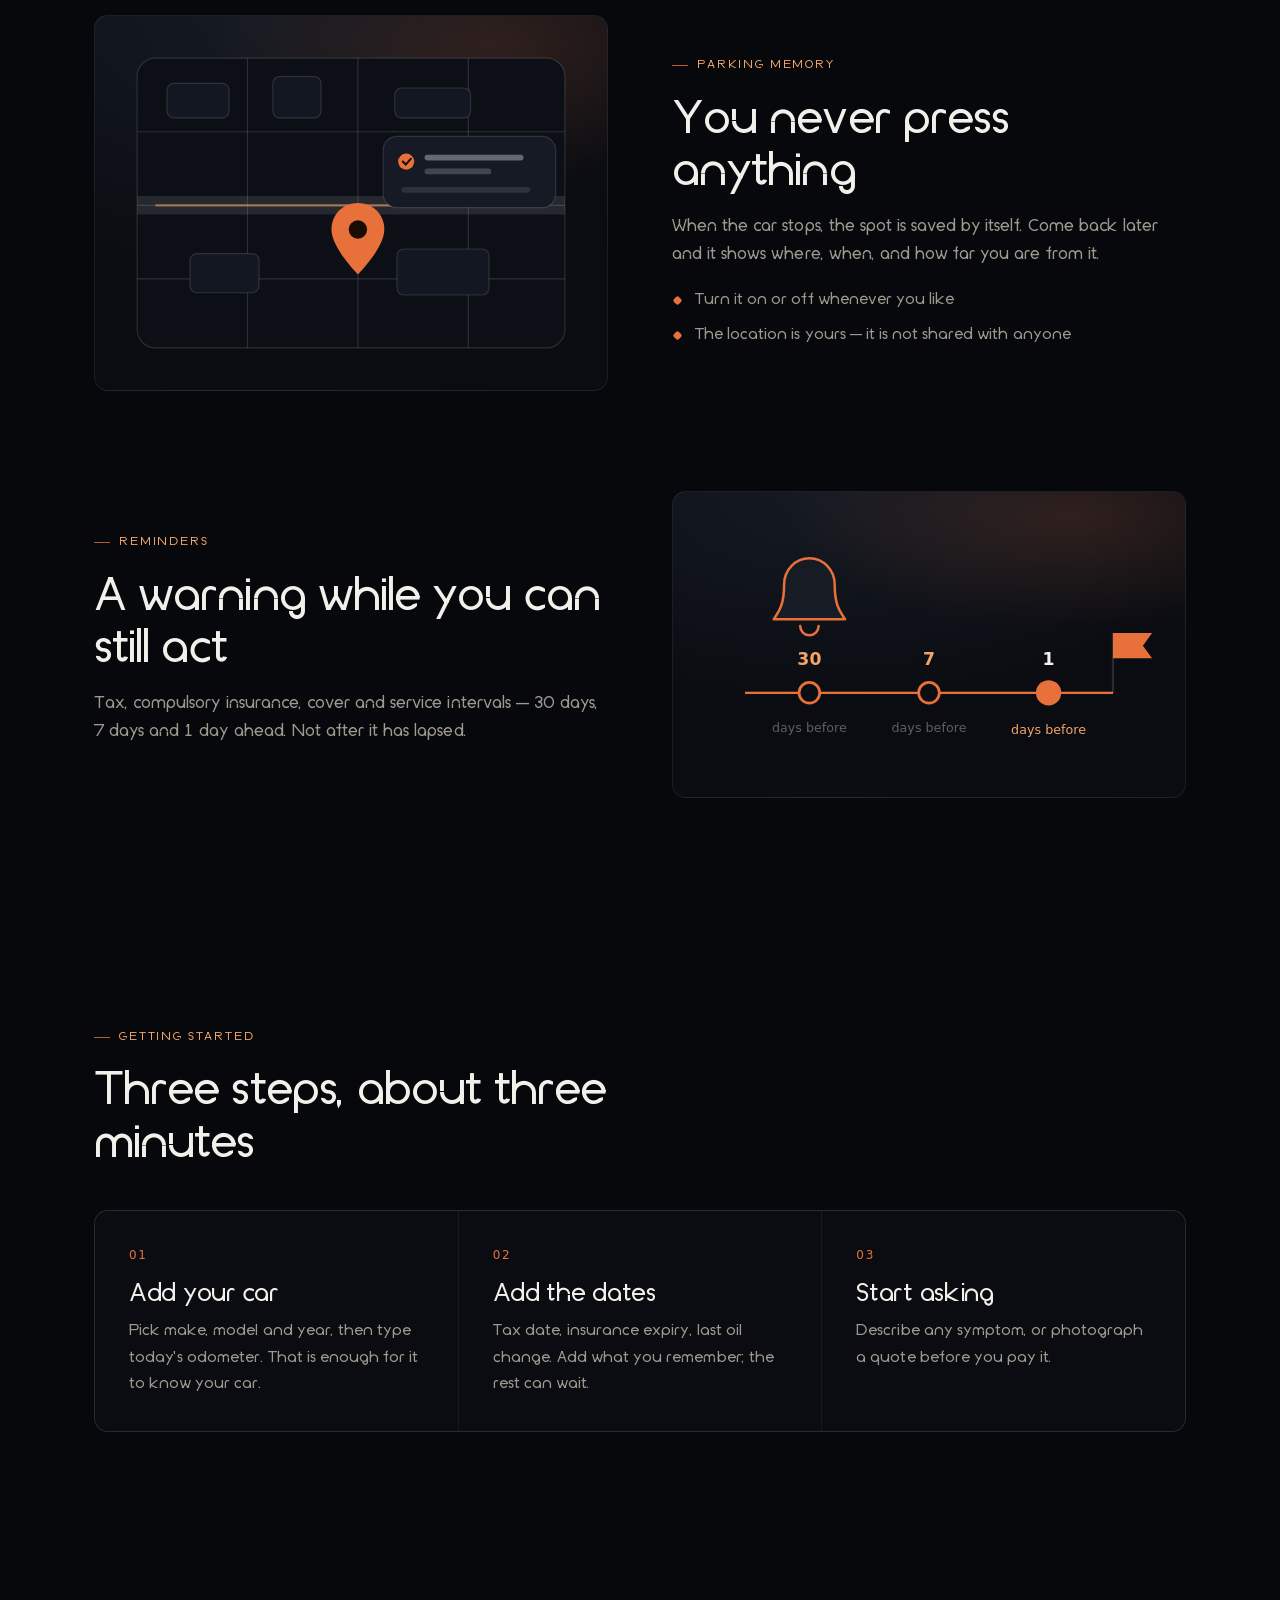
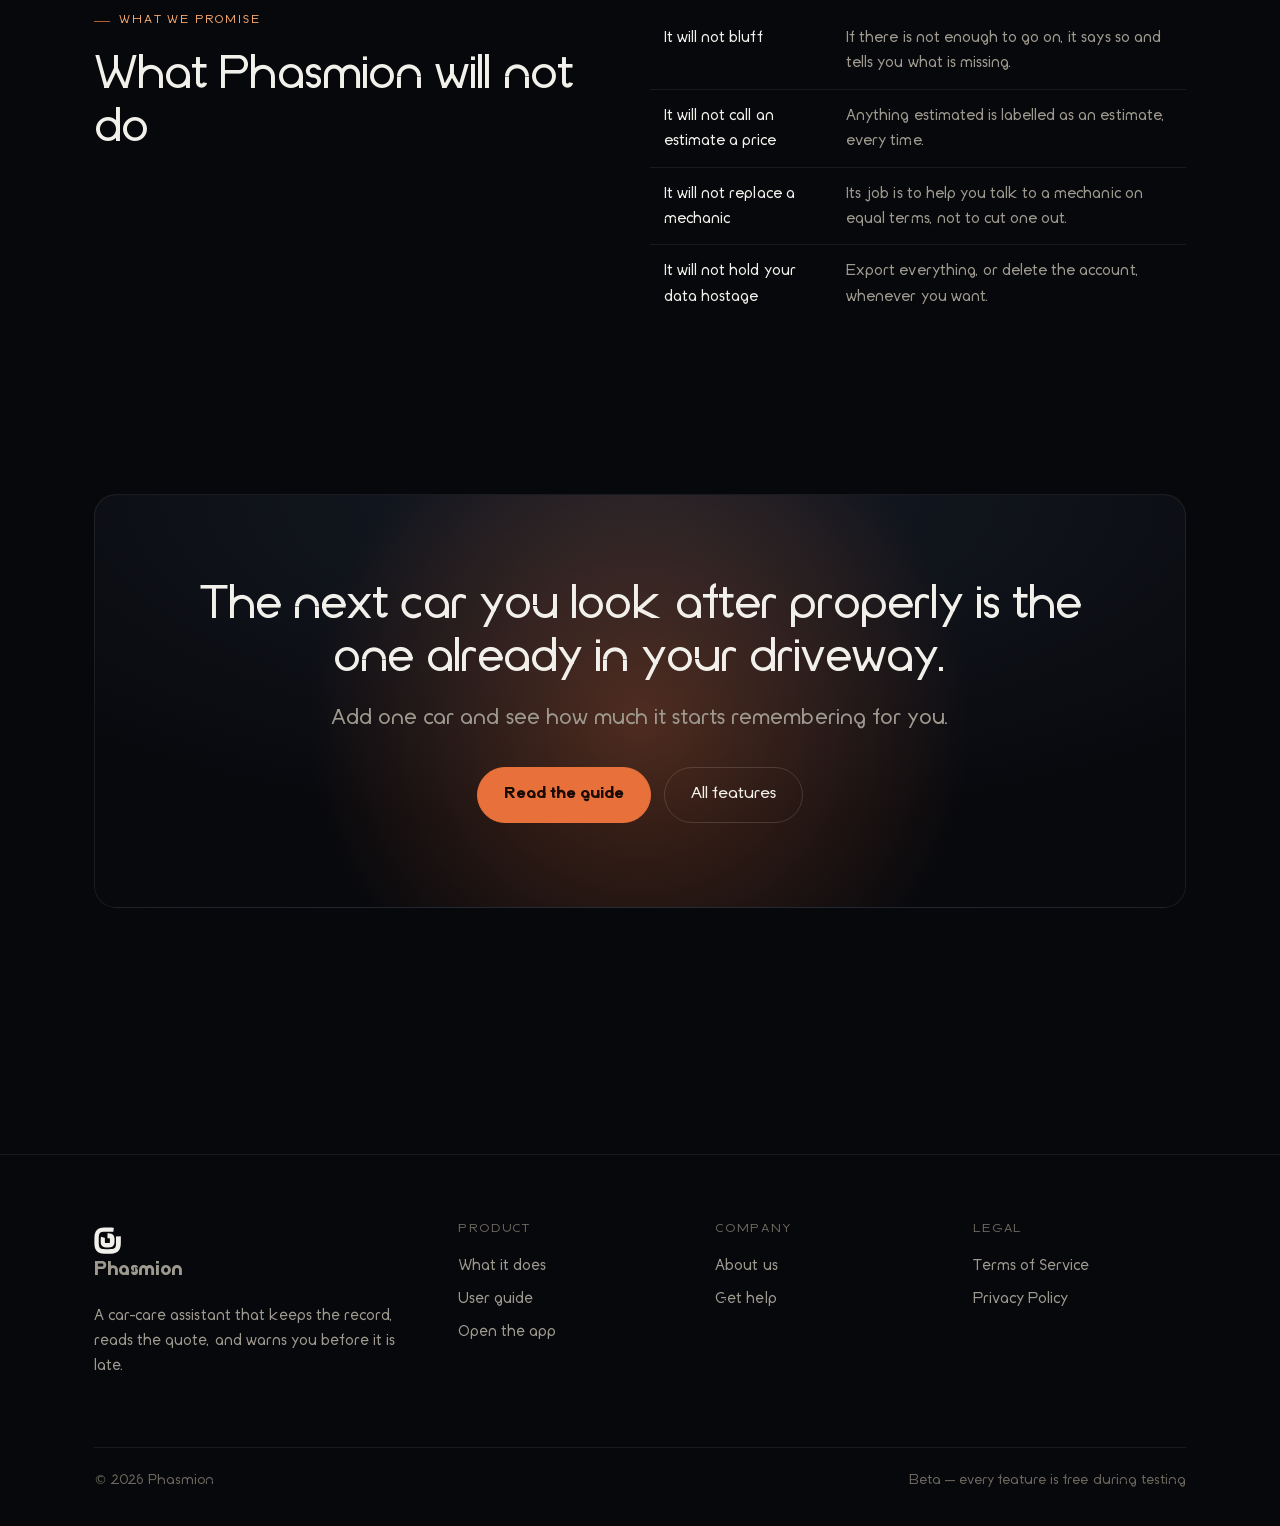
==== commit 82d025f7: "Add files via upload" ====
--- a/index.html
+++ b/index.html
@@ -3,13 +3,13 @@
 <head>
 <meta charset="utf-8">
 <meta name="viewport" content="width=device-width,initial-scale=1,viewport-fit=cover">
-<title>Cendon — ผู้ช่วยดูแลรถที่จำแทนคุณ</title>
-<meta name="description" content="Cendon คือผู้ช่วย AI ดูแลรถที่จำประวัติ อ่านใบเสนอราคา ฟังเสียงเครื่อง และเตือนก่อนภาษีขาด">
+<title>Phasmion — ผู้ช่วยดูแลรถที่จำแทนคุณ</title>
+<meta name="description" content="Phasmion คือผู้ช่วย AI ดูแลรถที่จำประวัติ อ่านใบเสนอราคา ฟังเสียงเครื่อง และเตือนก่อนภาษีขาด">
 <meta name="theme-color" content="#07080B">
-<meta property="og:title" content="Cendon — ผู้ช่วยดูแลรถที่จำแทนคุณ">
-<meta property="og:description" content="Cendon คือผู้ช่วย AI ดูแลรถที่จำประวัติ อ่านใบเสนอราคา ฟังเสียงเครื่อง และเตือนก่อนภาษีขาด">
+<meta property="og:title" content="Phasmion — ผู้ช่วยดูแลรถที่จำแทนคุณ">
+<meta property="og:description" content="Phasmion คือผู้ช่วย AI ดูแลรถที่จำประวัติ อ่านใบเสนอราคา ฟังเสียงเครื่อง และเตือนก่อนภาษีขาด">
 <meta property="og:type" content="website">
-<link rel="icon" href="assets/phasmion-tiny.svg" type="image/svg+xml">
+<link rel="icon" href="assets/favicon.svg" type="image/svg+xml">
 <link rel="preload" href="fonts/Spire09-Medium.woff2" as="font" type="font/woff2" crossorigin>
 <link rel="preconnect" href="https://fonts.gstatic.com" crossorigin>
 <link rel="stylesheet" href="assets/site.css">
@@ -30,9 +30,9 @@
 <a class="skip" href="#main" data-th="ข้ามไปเนื้อหา" data-en="Skip to content">ข้ามไปเนื้อหา</a>
 <header class="nav">
   <div class="nav-in">
-    <a class="brand" href="index.html" aria-current="page" aria-label="Cendon">
+    <a class="brand" href="index.html" aria-current="page" aria-label="Phasmion">
       <svg class="mk" viewBox="0 0 200 200" fill="currentColor" aria-hidden="true"><path d="M99.6 83.0 108.3 83.0 111.5 83.1 113.6 83.3 115.0 83.5 115.9 83.7 116.4 83.8 116.6 83.8 116.6 83.8 116.5 83.7 116.4 83.5 116.3 83.3 116.3 83.3 116.5 83.4 116.7 83.9 116.9 84.7 117.2 86.0 117.5 88.0 117.7 90.9 117.9 96.5 117.9 107.5 117.8 111.0 117.6 113.3 117.4 114.9 117.2 116.0 117.0 116.6 116.9 117.0 116.9 117.1 117.0 117.1 117.1 117.0 117.2 117.0 117.2 117.1 117.0 117.2 116.5 117.4 115.7 117.7 114.4 118.0 112.6 118.3 109.8 118.6 105.1 118.7 93.6 118.7 89.5 118.7 87.0 118.5 85.2 118.3 84.0 118.1 83.2 117.9 82.7 117.7 82.4 117.6 82.4 117.6 82.3 117.7 82.3 117.7 82.2 117.6 82.0 117.4 81.8 117.0 81.5 116.1 81.2 114.9 80.9 113.1 80.6 110.5 80.5 106.4 80.4 94.9 80.5 90.1 80.6 87.3 80.8 85.4 81.0 84.0 81.3 83.0 82.0 81.0 L53.4 71.3 52.5 73.3 51.5 76.8 50.7 80.5 50.1 84.4 49.8 88.9 49.6 94.7 49.6 106.7 49.7 112.1 50.0 116.4 50.5 120.3 51.3 124.0 52.3 127.5 53.7 130.9 55.4 134.2 57.5 137.3 59.9 140.1 62.7 142.6 65.7 144.7 68.9 146.6 72.3 148.0 75.9 149.2 79.6 150.0 83.5 150.6 87.9 151.0 93.3 151.2 105.3 151.3 111.2 151.2 115.7 150.9 119.7 150.5 123.5 149.7 127.1 148.7 130.6 147.4 134.0 145.7 137.2 143.6 140.1 141.2 142.8 138.4 145.1 135.4 147.0 132.1 148.6 128.7 149.8 125.1 150.7 121.3 151.4 117.4 151.8 113.1 152.1 107.9 152.1 96.4 152.1 89.8 151.9 85.1 151.4 81.0 150.7 77.1 149.8 73.3 148.5 69.7 146.8 66.2 144.8 62.9 142.4 59.9 139.6 57.1 136.5 54.6 133.2 52.6 129.7 50.9 126.0 49.6 122.3 48.6 118.3 47.9 114.1 47.4 109.1 47.1 100.4 47.0Z"/><path d="M162.3 69.9 162.9 78.9 163.1 93.5 163.0 118.3 162.7 127.3 162.1 133.8 161.3 138.9 160.4 143.0 159.3 146.3 158.2 149.1 156.9 151.3 155.5 153.2 154.0 154.9 152.3 156.4 150.3 157.8 147.8 159.1 144.8 160.3 141.0 161.4 136.4 162.3 130.6 163.1 123.0 163.6 110.9 163.9 84.1 163.9 74.2 163.6 67.3 163.1 61.9 162.4 57.5 161.4 54.0 160.4 51.1 159.2 48.6 157.9 46.6 156.5 44.8 155.0 43.2 153.2 41.8 151.2 40.4 148.7 39.1 145.7 38.0 142.1 37.0 137.6 36.2 132.0 35.6 124.8 35.2 114.1 35.2 86.9 35.4 75.8 35.9 68.4 36.6 62.7 37.5 58.1 38.6 54.4 39.8 51.2 41.1 48.6 42.5 46.4 44.1 44.6 45.9 42.9 47.9 41.3 50.4 39.9 53.3 38.6 56.9 37.4 61.3 36.3 66.7 35.5 73.6 34.8 83.2 34.4 109.6 34.3 122.4 34.5 130.3 34.9 136.4 35.6 142.4 36.7 L146.9 6.8 140.9 5.6 133.0 4.6 123.5 4.0 109.7 3.7 82.9 3.7 71.8 4.1 63.1 4.8 55.6 5.9 48.8 7.4 42.4 9.4 36.6 11.9 31.1 14.9 26.0 18.5 21.5 22.6 17.4 27.3 13.9 32.4 10.9 38.0 8.5 44.0 6.5 50.4 5.0 57.4 3.9 65.2 3.2 74.4 2.9 86.7 2.8 114.3 3.1 126.3 3.8 135.3 4.8 143.1 6.2 150.1 8.1 156.6 10.6 162.7 13.5 168.3 17.1 173.5 21.2 178.3 25.8 182.5 30.9 186.2 36.4 189.3 42.4 191.9 48.9 194.0 55.8 195.6 63.5 196.7 72.4 197.5 83.7 197.9 111.0 198.0 124.3 197.8 133.7 197.3 141.8 196.3 149.0 194.9 155.6 193.1 161.8 190.7 167.6 187.9 173.0 184.4 177.9 180.3 182.3 175.7 186.2 170.7 189.5 165.1 192.2 159.1 194.4 152.7 196.1 145.8 197.4 138.2 198.3 129.6 198.7 118.9 198.9 93.4 198.8 77.9 198.3 68.9Z"/></svg>
-      <span class="wm">Cendon</span>
+      <span class="wm">Phasmion</span>
     </a>
     <nav class="nav-links">
       <a href="index.html"   data-th="หน้าแรก"    data-en="Home">หน้าแรก</a>
@@ -63,9 +63,9 @@
         รถของคุณ<br>พูดอยู่ตลอด<br><span class="warm">เราแค่จดไว้ให้</span>
       </h1>
       <p class="lede rv rv-d2"
-         data-th="เสียงที่เพิ่งมี อาการสั่นที่ 80 ใบเสนอราคาที่อ่านไม่ออก วันต่อภาษีที่ลืม — Cendon จำให้ อ่านให้ และเตือนก่อนจะสาย"
-         data-en="A noise that was not there last month. A shake at 80. A quote you cannot read. A tax date you forgot — Cendon remembers, reads, and warns you first.">
-        เสียงที่เพิ่งมี อาการสั่นที่ 80 ใบเสนอราคาที่อ่านไม่ออก วันต่อภาษีที่ลืม — Cendon จำให้ อ่านให้ และเตือนก่อนจะสาย
+         data-th="เสียงที่เพิ่งมี อาการสั่นที่ 80 ใบเสนอราคาที่อ่านไม่ออก วันต่อภาษีที่ลืม — Phasmion จำให้ อ่านให้ และเตือนก่อนจะสาย"
+         data-en="A noise that was not there last month. A shake at 80. A quote you cannot read. A tax date you forgot — Phasmion remembers, reads, and warns you first.">
+        เสียงที่เพิ่งมี อาการสั่นที่ 80 ใบเสนอราคาที่อ่านไม่ออก วันต่อภาษีที่ลืม — Phasmion จำให้ อ่านให้ และเตือนก่อนจะสาย
       </p>
       <div class="hero-cta rv rv-d3">
         <a class="btn btn-warm btn-lg" href="guide.html"
@@ -97,9 +97,9 @@
           data-en="Any chatbot can talk about cars. None of them know yours.">
         แชตบอตทั่วไปตอบเรื่องรถได้ แต่ไม่รู้จักรถของคุณ</h2>
       <p class="lede" style="margin-top:16px"
-         data-th="ทุกคำตอบใน Cendon อิงรุ่น ปี เลขไมล์ และประวัติที่ผ่านมาของรถคันนั้นจริง ๆ ไม่ใช่คำตอบกลาง ๆ ที่ถามที่ไหนก็ได้"
+         data-th="ทุกคำตอบใน Phasmion อิงรุ่น ปี เลขไมล์ และประวัติที่ผ่านมาของรถคันนั้นจริง ๆ ไม่ใช่คำตอบกลาง ๆ ที่ถามที่ไหนก็ได้"
          data-en="Every answer runs on the actual model, year, mileage and service history of your car — not the generic answer you could get anywhere.">
-        ทุกคำตอบใน Cendon อิงรุ่น ปี เลขไมล์ และประวัติที่ผ่านมาของรถคันนั้นจริง ๆ ไม่ใช่คำตอบกลาง ๆ ที่ถามที่ไหนก็ได้</p>
+        ทุกคำตอบใน Phasmion อิงรุ่น ปี เลขไมล์ และประวัติที่ผ่านมาของรถคันนั้นจริง ๆ ไม่ใช่คำตอบกลาง ๆ ที่ถามที่ไหนก็ได้</p>
     </div>
 
     <div class="grid g4" style="margin-top:clamp(30px,5vw,54px)">
@@ -208,9 +208,9 @@
         <p class="eyebrow" data-th="Chat Flow" data-en="Chat Flow">Chat Flow</p>
         <h2 data-th="คำตอบเดียว ดูได้ห้ามุม" data-en="One answer, five views">คำตอบเดียว ดูได้ห้ามุม</h2>
         <p class="dim" style="margin-top:14px"
-           data-th="คำตอบยาว ๆ อ่านยากเสมอ Cendon เลยแยกเป็นแท็บ กดดูเฉพาะมุมที่ต้องการตอนนั้นได้เลย"
-           data-en="Long answers are hard to read. Cendon splits each one into tabs so you can look at only the angle you need.">
-          คำตอบยาว ๆ อ่านยากเสมอ Cendon เลยแยกเป็นแท็บ กดดูเฉพาะมุมที่ต้องการตอนนั้นได้เลย</p>
+           data-th="คำตอบยาว ๆ อ่านยากเสมอ Phasmion เลยแยกเป็นแท็บ กดดูเฉพาะมุมที่ต้องการตอนนั้นได้เลย"
+           data-en="Long answers are hard to read. Phasmion splits each one into tabs so you can look at only the angle you need.">
+          คำตอบยาว ๆ อ่านยากเสมอ Phasmion เลยแยกเป็นแท็บ กดดูเฉพาะมุมที่ต้องการตอนนั้นได้เลย</p>
         <ul>
           <li data-th="สาเหตุที่เป็นไปได้ — เรียงจากน่าจะใช่ที่สุด" data-en="Causes — ranked by likelihood">สาเหตุที่เป็นไปได้ — เรียงจากน่าจะใช่ที่สุด</li>
           <li data-th="รายงาน — สรุปแบบส่งต่อให้คนอื่นอ่านได้" data-en="Report — a summary you can forward">รายงาน — สรุปแบบส่งต่อให้คนอื่นอ่านได้</li>
@@ -299,9 +299,9 @@
         <p class="eyebrow" data-th="จำที่จอด" data-en="Parking memory">จำที่จอด</p>
         <h2 data-th="ไม่ต้องกดอะไรเลย" data-en="You never press anything">ไม่ต้องกดอะไรเลย</h2>
         <p class="dim" style="margin-top:14px"
-           data-th="พอรถหยุดนิ่ง Cendon บันทึกจุดจอดให้เอง ตอนกลับมาหาก็เปิดดูได้ พร้อมเวลาที่จอดและระยะเดินจากจุดที่คุณยืนอยู่"
+           data-th="พอรถหยุดนิ่ง Phasmion บันทึกจุดจอดให้เอง ตอนกลับมาหาก็เปิดดูได้ พร้อมเวลาที่จอดและระยะเดินจากจุดที่คุณยืนอยู่"
            data-en="When the car stops, the spot is saved by itself. Come back later and it shows where, when, and how far you are from it.">
-          พอรถหยุดนิ่ง Cendon บันทึกจุดจอดให้เอง ตอนกลับมาหาก็เปิดดูได้ พร้อมเวลาที่จอดและระยะเดินจากจุดที่คุณยืนอยู่</p>
+          พอรถหยุดนิ่ง Phasmion บันทึกจุดจอดให้เอง ตอนกลับมาหาก็เปิดดูได้ พร้อมเวลาที่จอดและระยะเดินจากจุดที่คุณยืนอยู่</p>
         <ul>
           <li data-th="เปิดหรือปิดฟีเจอร์นี้ได้ตลอดเวลา" data-en="Turn it on or off whenever you like">เปิดหรือปิดฟีเจอร์นี้ได้ตลอดเวลา</li>
           <li data-th="ตำแหน่งเก็บไว้ให้คุณดู ไม่ได้เอาไปแบ่งให้ใคร" data-en="The location is yours — it is not shared with anyone">ตำแหน่งเก็บไว้ให้คุณดู ไม่ได้เอาไปแบ่งให้ใคร</li>
@@ -440,7 +440,7 @@
     <div class="grid g2" style="align-items:start">
       <div class="rv">
         <p class="eyebrow" data-th="สิ่งที่เราสัญญา" data-en="What we promise">สิ่งที่เราสัญญา</p>
-        <h2 data-th="สิ่งที่ Cendon จะไม่ทำ" data-en="What Cendon will not do">สิ่งที่ Cendon จะไม่ทำ</h2>
+        <h2 data-th="สิ่งที่ Phasmion จะไม่ทำ" data-en="What Phasmion will not do">สิ่งที่ Phasmion จะไม่ทำ</h2>
       </div>
       <div class="rv rv-d1">
         <table class="tbl">
@@ -499,7 +499,7 @@
   <div class="wrap">
     <div class="ft-grid">
       <div>
-        <a class="brand" href="index.html" aria-label="Cendon"><svg class="mk" viewBox="0 0 200 200" fill="currentColor" aria-hidden="true"><path d="M99.6 83.0 108.3 83.0 111.5 83.1 113.6 83.3 115.0 83.5 115.9 83.7 116.4 83.8 116.6 83.8 116.6 83.8 116.5 83.7 116.4 83.5 116.3 83.3 116.3 83.3 116.5 83.4 116.7 83.9 116.9 84.7 117.2 86.0 117.5 88.0 117.7 90.9 117.9 96.5 117.9 107.5 117.8 111.0 117.6 113.3 117.4 114.9 117.2 116.0 117.0 116.6 116.9 117.0 116.9 117.1 117.0 117.1 117.1 117.0 117.2 117.0 117.2 117.1 117.0 117.2 116.5 117.4 115.7 117.7 114.4 118.0 112.6 118.3 109.8 118.6 105.1 118.7 93.6 118.7 89.5 118.7 87.0 118.5 85.2 118.3 84.0 118.1 83.2 117.9 82.7 117.7 82.4 117.6 82.4 117.6 82.3 117.7 82.3 117.7 82.2 117.6 82.0 117.4 81.8 117.0 81.5 116.1 81.2 114.9 80.9 113.1 80.6 110.5 80.5 106.4 80.4 94.9 80.5 90.1 80.6 87.3 80.8 85.4 81.0 84.0 81.3 83.0 82.0 81.0 L53.4 71.3 52.5 73.3 51.5 76.8 50.7 80.5 50.1 84.4 49.8 88.9 49.6 94.7 49.6 106.7 49.7 112.1 50.0 116.4 50.5 120.3 51.3 124.0 52.3 127.5 53.7 130.9 55.4 134.2 57.5 137.3 59.9 140.1 62.7 142.6 65.7 144.7 68.9 146.6 72.3 148.0 75.9 149.2 79.6 150.0 83.5 150.6 87.9 151.0 93.3 151.2 105.3 151.3 111.2 151.2 115.7 150.9 119.7 150.5 123.5 149.7 127.1 148.7 130.6 147.4 134.0 145.7 137.2 143.6 140.1 141.2 142.8 138.4 145.1 135.4 147.0 132.1 148.6 128.7 149.8 125.1 150.7 121.3 151.4 117.4 151.8 113.1 152.1 107.9 152.1 96.4 152.1 89.8 151.9 85.1 151.4 81.0 150.7 77.1 149.8 73.3 148.5 69.7 146.8 66.2 144.8 62.9 142.4 59.9 139.6 57.1 136.5 54.6 133.2 52.6 129.7 50.9 126.0 49.6 122.3 48.6 118.3 47.9 114.1 47.4 109.1 47.1 100.4 47.0Z"/><path d="M162.3 69.9 162.9 78.9 163.1 93.5 163.0 118.3 162.7 127.3 162.1 133.8 161.3 138.9 160.4 143.0 159.3 146.3 158.2 149.1 156.9 151.3 155.5 153.2 154.0 154.9 152.3 156.4 150.3 157.8 147.8 159.1 144.8 160.3 141.0 161.4 136.4 162.3 130.6 163.1 123.0 163.6 110.9 163.9 84.1 163.9 74.2 163.6 67.3 163.1 61.9 162.4 57.5 161.4 54.0 160.4 51.1 159.2 48.6 157.9 46.6 156.5 44.8 155.0 43.2 153.2 41.8 151.2 40.4 148.7 39.1 145.7 38.0 142.1 37.0 137.6 36.2 132.0 35.6 124.8 35.2 114.1 35.2 86.9 35.4 75.8 35.9 68.4 36.6 62.7 37.5 58.1 38.6 54.4 39.8 51.2 41.1 48.6 42.5 46.4 44.1 44.6 45.9 42.9 47.9 41.3 50.4 39.9 53.3 38.6 56.9 37.4 61.3 36.3 66.7 35.5 73.6 34.8 83.2 34.4 109.6 34.3 122.4 34.5 130.3 34.9 136.4 35.6 142.4 36.7 L146.9 6.8 140.9 5.6 133.0 4.6 123.5 4.0 109.7 3.7 82.9 3.7 71.8 4.1 63.1 4.8 55.6 5.9 48.8 7.4 42.4 9.4 36.6 11.9 31.1 14.9 26.0 18.5 21.5 22.6 17.4 27.3 13.9 32.4 10.9 38.0 8.5 44.0 6.5 50.4 5.0 57.4 3.9 65.2 3.2 74.4 2.9 86.7 2.8 114.3 3.1 126.3 3.8 135.3 4.8 143.1 6.2 150.1 8.1 156.6 10.6 162.7 13.5 168.3 17.1 173.5 21.2 178.3 25.8 182.5 30.9 186.2 36.4 189.3 42.4 191.9 48.9 194.0 55.8 195.6 63.5 196.7 72.4 197.5 83.7 197.9 111.0 198.0 124.3 197.8 133.7 197.3 141.8 196.3 149.0 194.9 155.6 193.1 161.8 190.7 167.6 187.9 173.0 184.4 177.9 180.3 182.3 175.7 186.2 170.7 189.5 165.1 192.2 159.1 194.4 152.7 196.1 145.8 197.4 138.2 198.3 129.6 198.7 118.9 198.9 93.4 198.8 77.9 198.3 68.9Z"/></svg><span class="wm">Cendon</span></a>
+        <a class="brand" href="index.html" aria-label="Phasmion"><svg class="mk" viewBox="0 0 200 200" fill="currentColor" aria-hidden="true"><path d="M99.6 83.0 108.3 83.0 111.5 83.1 113.6 83.3 115.0 83.5 115.9 83.7 116.4 83.8 116.6 83.8 116.6 83.8 116.5 83.7 116.4 83.5 116.3 83.3 116.3 83.3 116.5 83.4 116.7 83.9 116.9 84.7 117.2 86.0 117.5 88.0 117.7 90.9 117.9 96.5 117.9 107.5 117.8 111.0 117.6 113.3 117.4 114.9 117.2 116.0 117.0 116.6 116.9 117.0 116.9 117.1 117.0 117.1 117.1 117.0 117.2 117.0 117.2 117.1 117.0 117.2 116.5 117.4 115.7 117.7 114.4 118.0 112.6 118.3 109.8 118.6 105.1 118.7 93.6 118.7 89.5 118.7 87.0 118.5 85.2 118.3 84.0 118.1 83.2 117.9 82.7 117.7 82.4 117.6 82.4 117.6 82.3 117.7 82.3 117.7 82.2 117.6 82.0 117.4 81.8 117.0 81.5 116.1 81.2 114.9 80.9 113.1 80.6 110.5 80.5 106.4 80.4 94.9 80.5 90.1 80.6 87.3 80.8 85.4 81.0 84.0 81.3 83.0 82.0 81.0 L53.4 71.3 52.5 73.3 51.5 76.8 50.7 80.5 50.1 84.4 49.8 88.9 49.6 94.7 49.6 106.7 49.7 112.1 50.0 116.4 50.5 120.3 51.3 124.0 52.3 127.5 53.7 130.9 55.4 134.2 57.5 137.3 59.9 140.1 62.7 142.6 65.7 144.7 68.9 146.6 72.3 148.0 75.9 149.2 79.6 150.0 83.5 150.6 87.9 151.0 93.3 151.2 105.3 151.3 111.2 151.2 115.7 150.9 119.7 150.5 123.5 149.7 127.1 148.7 130.6 147.4 134.0 145.7 137.2 143.6 140.1 141.2 142.8 138.4 145.1 135.4 147.0 132.1 148.6 128.7 149.8 125.1 150.7 121.3 151.4 117.4 151.8 113.1 152.1 107.9 152.1 96.4 152.1 89.8 151.9 85.1 151.4 81.0 150.7 77.1 149.8 73.3 148.5 69.7 146.8 66.2 144.8 62.9 142.4 59.9 139.6 57.1 136.5 54.6 133.2 52.6 129.7 50.9 126.0 49.6 122.3 48.6 118.3 47.9 114.1 47.4 109.1 47.1 100.4 47.0Z"/><path d="M162.3 69.9 162.9 78.9 163.1 93.5 163.0 118.3 162.7 127.3 162.1 133.8 161.3 138.9 160.4 143.0 159.3 146.3 158.2 149.1 156.9 151.3 155.5 153.2 154.0 154.9 152.3 156.4 150.3 157.8 147.8 159.1 144.8 160.3 141.0 161.4 136.4 162.3 130.6 163.1 123.0 163.6 110.9 163.9 84.1 163.9 74.2 163.6 67.3 163.1 61.9 162.4 57.5 161.4 54.0 160.4 51.1 159.2 48.6 157.9 46.6 156.5 44.8 155.0 43.2 153.2 41.8 151.2 40.4 148.7 39.1 145.7 38.0 142.1 37.0 137.6 36.2 132.0 35.6 124.8 35.2 114.1 35.2 86.9 35.4 75.8 35.9 68.4 36.6 62.7 37.5 58.1 38.6 54.4 39.8 51.2 41.1 48.6 42.5 46.4 44.1 44.6 45.9 42.9 47.9 41.3 50.4 39.9 53.3 38.6 56.9 37.4 61.3 36.3 66.7 35.5 73.6 34.8 83.2 34.4 109.6 34.3 122.4 34.5 130.3 34.9 136.4 35.6 142.4 36.7 L146.9 6.8 140.9 5.6 133.0 4.6 123.5 4.0 109.7 3.7 82.9 3.7 71.8 4.1 63.1 4.8 55.6 5.9 48.8 7.4 42.4 9.4 36.6 11.9 31.1 14.9 26.0 18.5 21.5 22.6 17.4 27.3 13.9 32.4 10.9 38.0 8.5 44.0 6.5 50.4 5.0 57.4 3.9 65.2 3.2 74.4 2.9 86.7 2.8 114.3 3.1 126.3 3.8 135.3 4.8 143.1 6.2 150.1 8.1 156.6 10.6 162.7 13.5 168.3 17.1 173.5 21.2 178.3 25.8 182.5 30.9 186.2 36.4 189.3 42.4 191.9 48.9 194.0 55.8 195.6 63.5 196.7 72.4 197.5 83.7 197.9 111.0 198.0 124.3 197.8 133.7 197.3 141.8 196.3 149.0 194.9 155.6 193.1 161.8 190.7 167.6 187.9 173.0 184.4 177.9 180.3 182.3 175.7 186.2 170.7 189.5 165.1 192.2 159.1 194.4 152.7 196.1 145.8 197.4 138.2 198.3 129.6 198.7 118.9 198.9 93.4 198.8 77.9 198.3 68.9Z"/></svg><span class="wm">Phasmion</span></a>
         <p class="dim" style="margin-top:14px;max-width:34ch;font-size:14.6px"
            data-th="ผู้ช่วยดูแลรถที่จำแทนคุณ อ่านใบเสนอราคาแทนคุณ และเตือนก่อนจะสาย"
            data-en="A car-care assistant that keeps the record, reads the quote, and warns you before it is late.">
@@ -523,7 +523,7 @@
       </div>
     </div>
     <div class="ft-base">
-      <span>© <span data-year></span> Cendon</span>
+      <span>© <span data-year></span> Phasmion</span>
       <span data-th="ช่วงเบต้า — ใช้ได้ทุกฟีเจอร์ฟรี"
             data-en="Beta — every feature is free during testing">ช่วงเบต้า — ใช้ได้ทุกฟีเจอร์ฟรี</span>
     </div>
